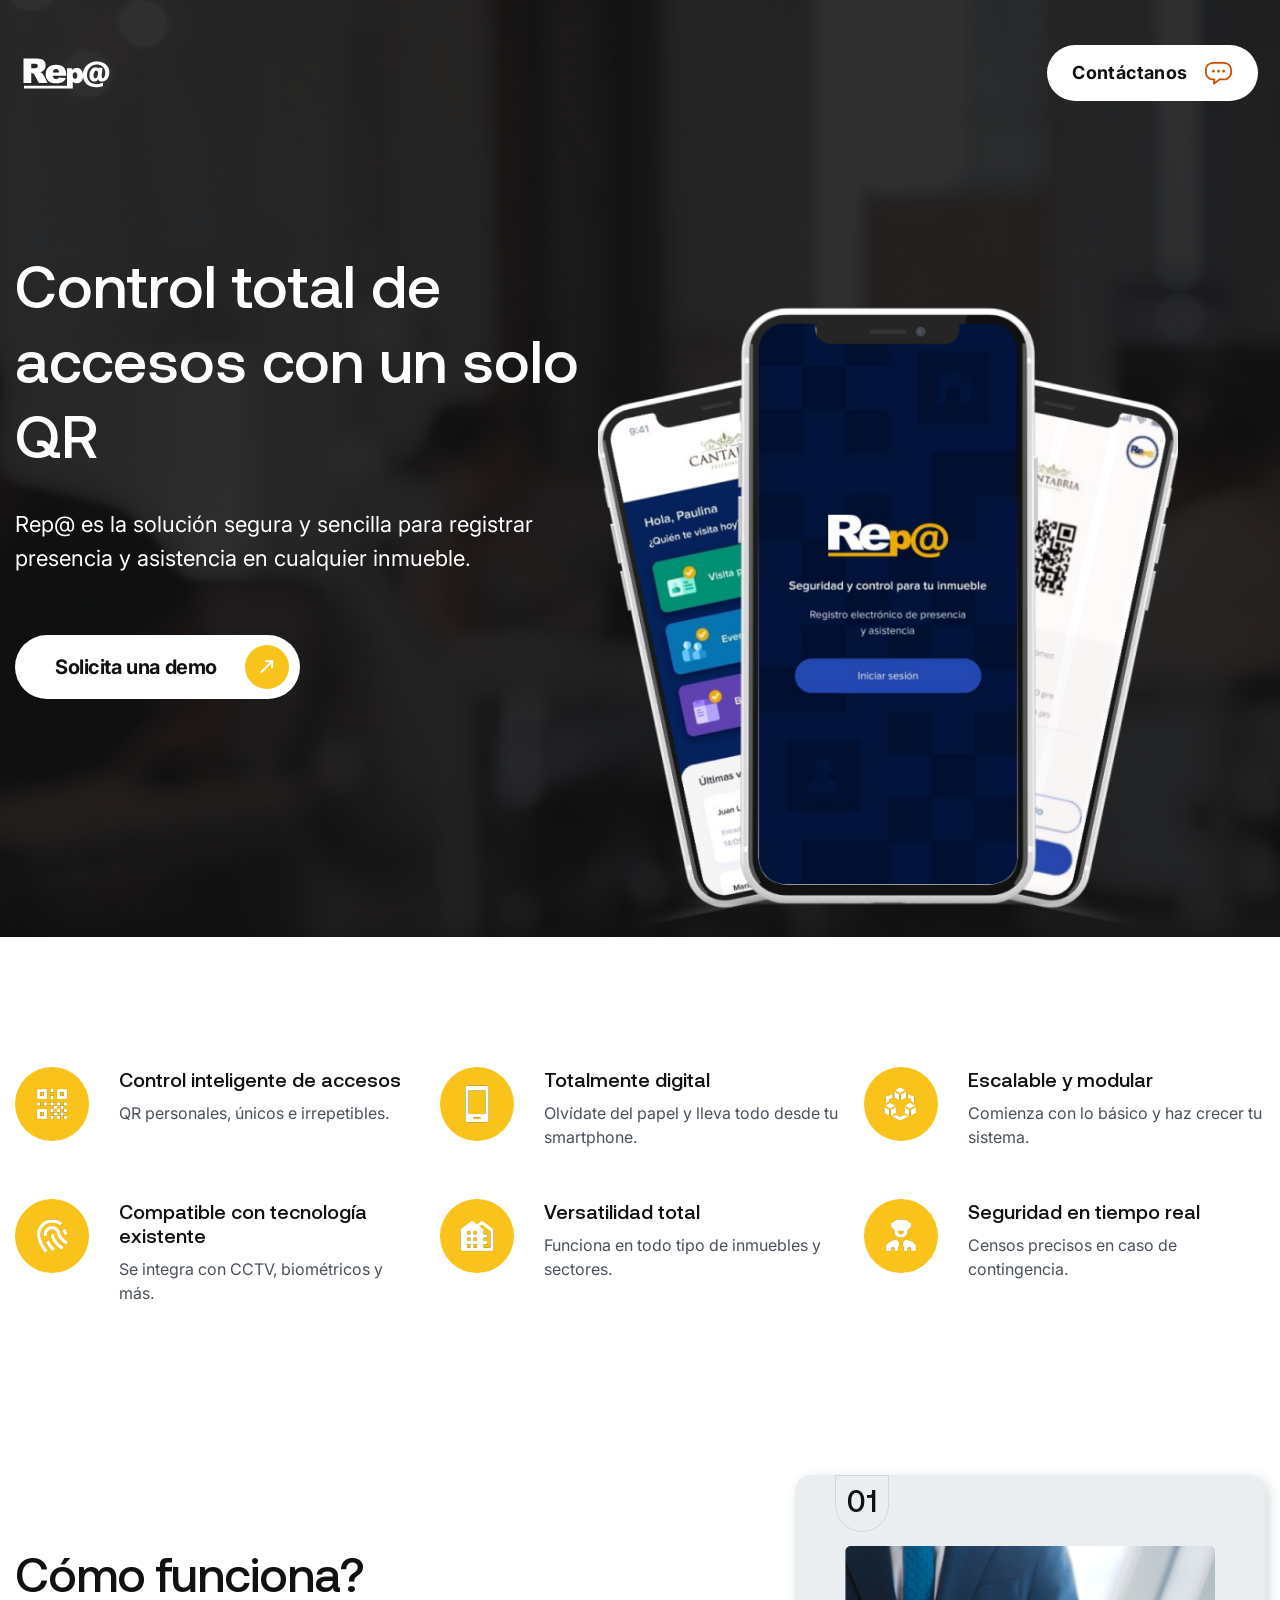
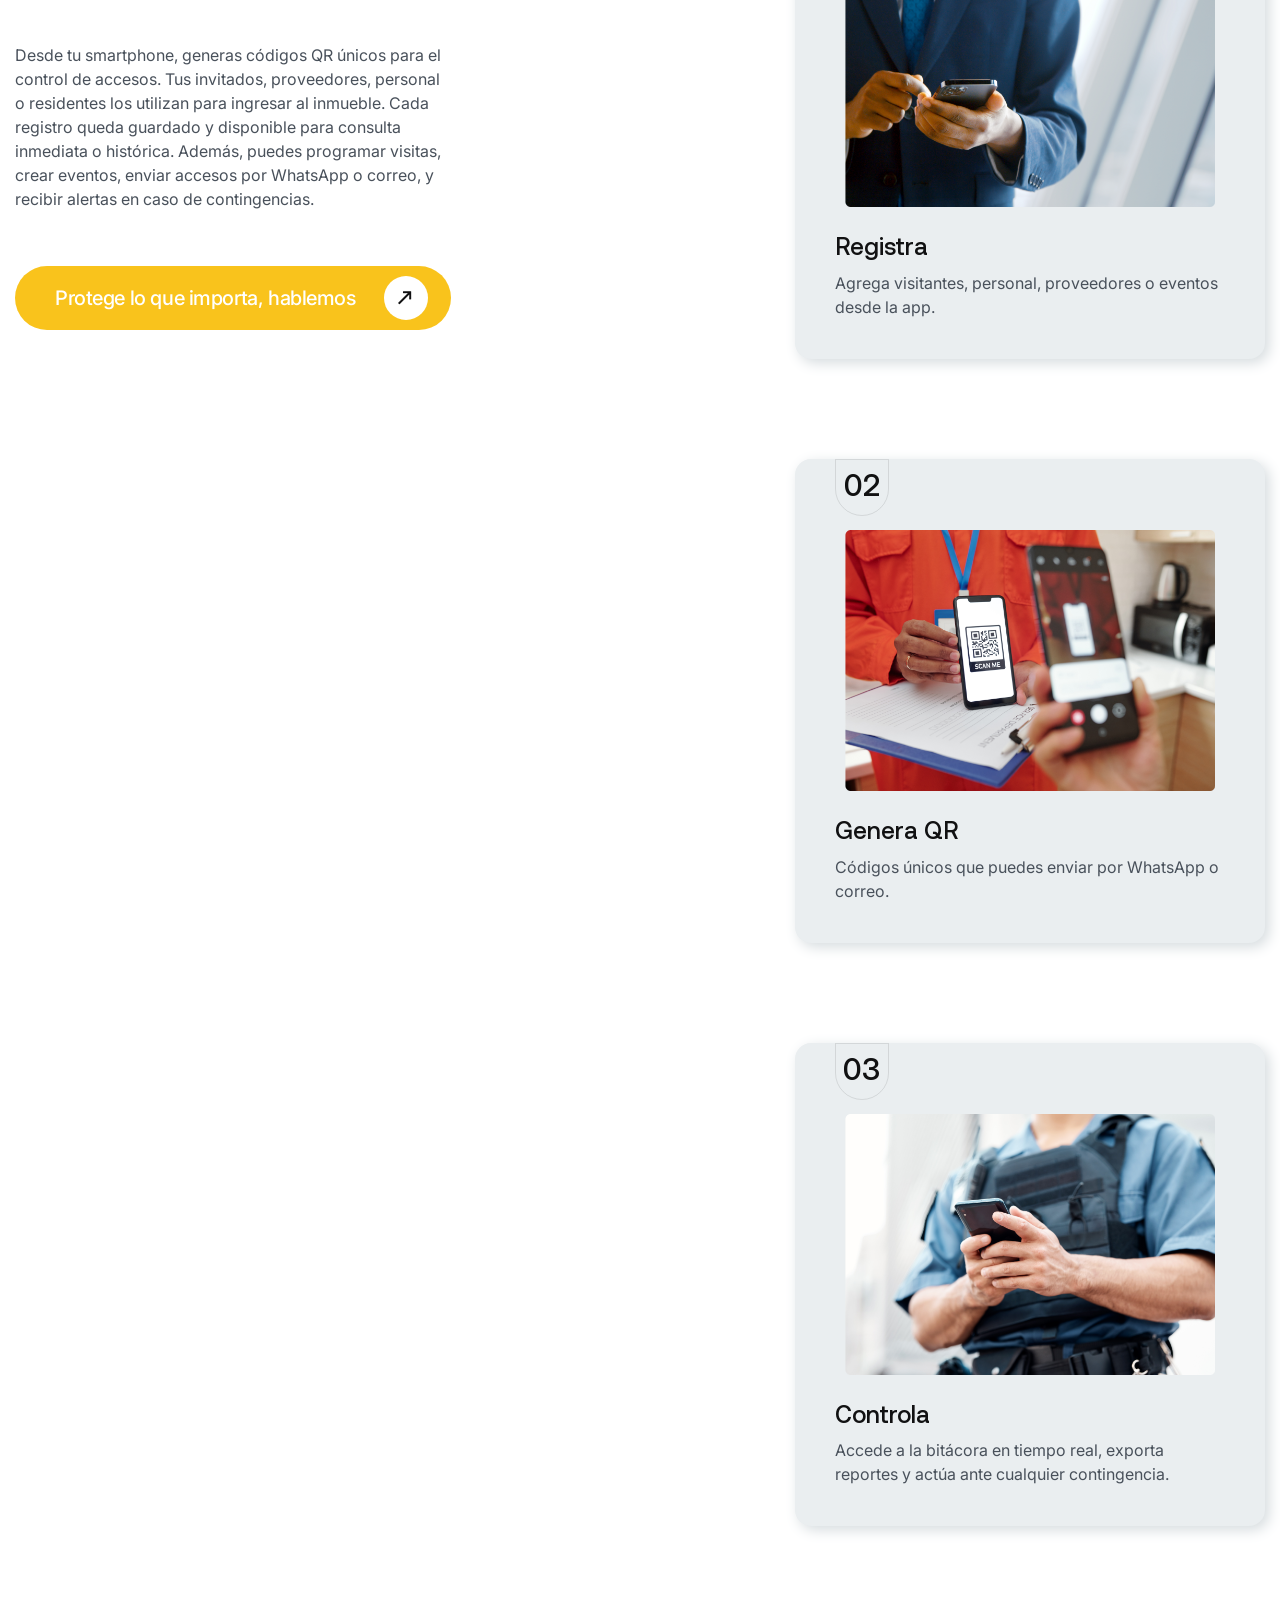
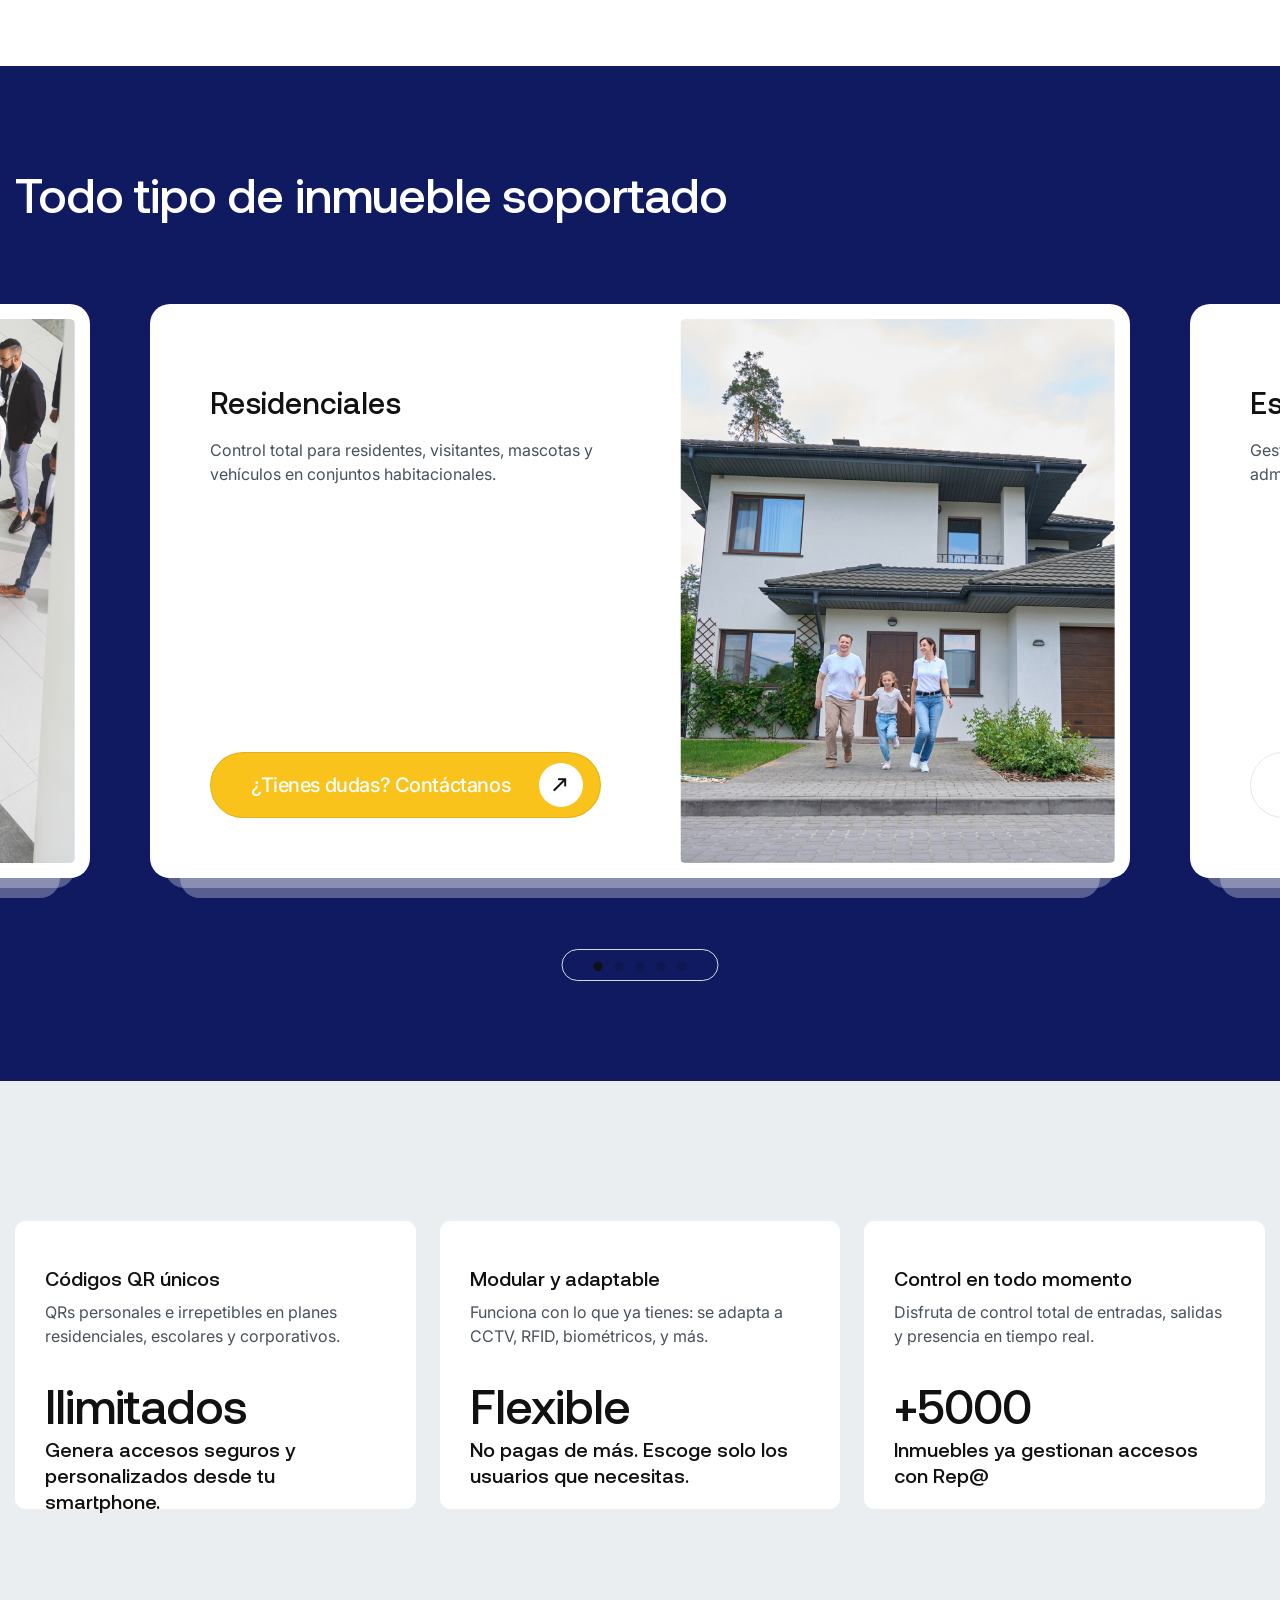
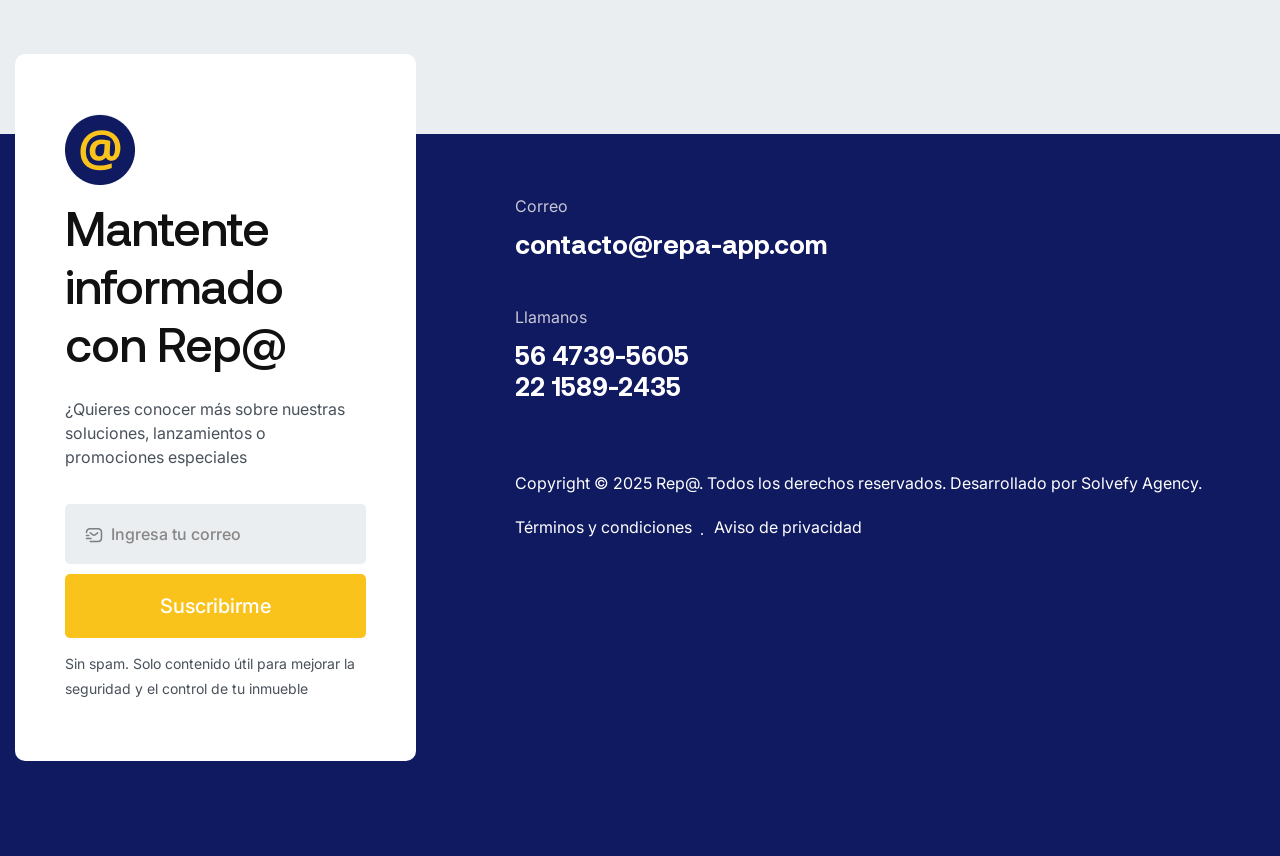
==== index.html @ 61735a50 "Init Commit" ====
<!doctype html>
<html lang="zxx">

<head>

    <!--========= Required meta tags =========-->
    <meta charset="utf-8">
    <meta http-equiv="x-ua-compatible" content="ie=edge">
    <meta name="description" content="">
    <meta name="viewport" content="width=device-width, initial-scale=1, shrink-to-fit=no">

    <title>Rep@ - Registro Electrónico de Presencia y Asistencia</title>

    <link rel="shortcut icon" href="assets/img/favicon.png" type="images/x-icon"/>

    <!-- css include -->
    <link rel="stylesheet" href="assets/css/bootstrap.min.css">
    <link rel="stylesheet" href="assets/css/fontawesome.css">
    <link rel="stylesheet" href="assets/css/animate.css">
    <link rel="stylesheet" href="assets/css/swiper.min.css">
    <link rel="stylesheet" href="assets/css/slick.css">
    <link rel="stylesheet" href="assets/css/odometer.css">
    <link rel="stylesheet" href="assets/css/nice-select.css">
    <link rel="stylesheet" href="assets/css/magnific-popup.css">
    <link rel="stylesheet" href="assets/css/cursor.css">
    <link rel="stylesheet" href="assets/css/custom-font.css">
    <link rel="stylesheet" href="assets/css/main.css">
</head>

<body class="it-services">

<!-- backtotop - start -->
<div class="xb-backtotop style-2">
    <a href="#" class="scroll">
        <i class="far fa-arrow-up"></i>
    </a>
</div>
<!-- backtotop - end -->

 <!-- Preloader - Start -->
 <div id="xb-loadding" class="xb-loader style-2"><div class="xb-dual-ring"></div></div>
 <!-- Preloader - End -->

<div class="body_wrap">

    <!-- header start -->
    <header id="xb-header-area" class="header-area header-style-one header-transparent">
        <div class="xb-header stricky">
            <div class="container-fluid">
                <div class="header__wrap pd-70 ul_li_between">
                    <div class="header-logo">
                        <a href="index.html" class="logo01"><img src="assets/img/logo/repa-logo-white.png" alt=""></a>
                        <a href="index.html" class="logo02"><img src="assets/img/logo/repa-logo.png" alt=""></a>
                    </div>


                    <div class="header-contact d-none d-md-block">
                        <a href="/contacto.html" class="thm-btn thm-btn--header btn-effect_1">Contáctanos
                             <span><svg width="27" height="23" viewBox="0 0 27 23" fill="none" xmlns="http://www.w3.org/2000/svg">
                                <path d="M18.9036 0H8.09835C3.6325 0 0 3.63251 0 8.09835V10.2235C0 14.6883 3.6325 18.3208 8.09738 18.3208H8.41206L7.88759 21.1734C7.806 21.6202 8.0022 22.065 8.38876 22.3059C8.56844 22.4176 8.76852 22.473 8.96957 22.473C9.20073 22.473 9.43091 22.3992 9.62614 22.2535L14.8884 18.3218H18.9026C23.3675 18.3218 27 14.6893 27 10.2244V8.09835C27.001 3.63251 23.3685 0 18.9036 0ZM25.2527 10.2225C25.2527 13.7239 22.404 16.5726 18.9026 16.5726H14.598C14.4096 16.5726 14.226 16.6338 14.0745 16.7464L9.90683 19.8603L10.3216 17.6041C10.3682 17.3486 10.2992 17.0864 10.1331 16.8863C9.96705 16.6872 9.72132 16.5716 9.462 16.5716H8.09738C4.59599 16.5716 1.74729 13.7229 1.74729 10.2215V8.09835C1.74729 4.59696 4.59599 1.74826 8.09738 1.74826H18.9026C22.404 1.74826 25.2527 4.59696 25.2527 8.09835V10.2225Z" fill="#D44A00" />
                                <path d="M8.39173 7.75342C7.61473 7.75342 6.98535 8.38279 6.98535 9.1598C6.98535 9.93681 7.61473 10.5662 8.39173 10.5662C9.16874 10.5662 9.79811 9.93681 9.79811 9.1598C9.79714 8.38279 9.16777 7.75342 8.39173 7.75342Z" fill="#D44A00" />
                                <path d="M13.5006 7.75342C12.7236 7.75342 12.0942 8.38279 12.0942 9.1598C12.0942 9.93681 12.7236 10.5662 13.5006 10.5662C14.2776 10.5662 14.907 9.93681 14.907 9.1598C14.907 8.38279 14.2776 7.75342 13.5006 7.75342Z" fill="#D44A00" />
                                <path d="M18.6095 7.75342C17.8325 7.75342 17.2031 8.38279 17.2031 9.1598C17.2031 9.93681 17.8325 10.5662 18.6095 10.5662C19.3865 10.5662 20.0159 9.93681 20.0159 9.1598C20.0159 8.38279 19.3865 7.75342 18.6095 7.75342Z" fill="#D44A00" />
                              </svg></span>
                        </a>
                    </div>
                </div>

            </div>
        </div>
    </header>
    <!-- header end -->

    <!-- main area start  -->
    <main>
        <!-- hero section start  -->
        <section class="hero hero-style-one pos-rel bg_img" data-background="assets/img/hero/banner.png">
            <div class="hero-shape">
                <div class="shape shape--one bg_img" data-background="assets/img/shape/hero-glassisom.png"></div>
                <div class="shape shape--two"><img src="assets/img/shape/hero-shape01.png" alt=""></div>
                <div class="shape shape--three"><img src="assets/img/shape/hero-shape04.png" alt=""></div>
            </div>
            <div class="container">
                <div class="hero_wrap">
                    <div class="row">
                        <div class="col-md-6">
                            <div class="xb-hero">
                                <h1 class="xb-item--title wow fadeInUp" data-wow-duration="600ms">Control total de accesos con un solo QR</h1>
                                <p class="xb-item--content wow fadeInUp" data-wow-delay="150ms" data-wow-duration="600ms">Rep@ es la solución segura y sencilla para registrar presencia y asistencia en cualquier inmueble.</p>
                                <div class="xb-btn wow mt-60 fadeInUp" data-wow-delay="300ms" data-wow-duration="600ms">
                                    <a href="contacto.html" class="thm-btn thm-btn--fill_icon thm-btn--white_icon">
                                        <div class="xb-item--hidden"><span class="xb-item--hidden-text">Solicita una demo</span></div>
                                        <div class="xb-item--holder">
                                            <span class="xb-item--text">Solicita una demo</span>
                                            <div class="xb-item--icon"><i class="far fa-long-arrow-right"></i></div>
                                            <span class="xb-item--text">Solicita una demo</span>
                                        </div>
                                    </a>
                                </div>
                            </div>
                        </div>
                        <div class="col-md-6">
                            <div class="hero-right_img">
                                <img class="wow skewIn" data-wow-duration="800ms" src="assets/img/hero/mockup-repa.png" alt="">
                            </div>
                        </div>
                    </div>
                </div>
            </div>
        </section>
        <!-- hero section end  -->

        <div class="bg-white">
            <!-- feature section start  -->
            <section class="feature  pt-110 pb-130">
                <div class="container">
                    <div class="feature-wrap">
                        <div class="row mt-none-30">
                            <div class="col-lg-4 col-md-12 mt-30">
                                <div class="feature-item ul_li wow fadeInLeft" data-wow-delay="00ms" data-wow-duration="600ms">
                                    <div class="xb-item--icon">
                                        <span><img src="assets/img/icon/qr-code.png" alt=""></span>
                                    </div>
                                    <div class="xb-item--holder">
                                        <h4 class="xb-item--title">Control inteligente de accesos</h4>
                                        <p class="xb-item--content">QR personales, únicos e irrepetibles.</p>
                                    </div>
                                </div>
                            </div>
                            <div class="col-lg-4 col-md-12 mt-30">
                                <div class="feature-item ul_li wow fadeInLeft" data-wow-delay="150ms" data-wow-duration="600ms">
                                    <div class="xb-item--icon">
                                        <span><img src="assets/img/icon/Smartphone.png" alt=""></span>
                                    </div>
                                    <div class="xb-item--holder">
                                        <h4 class="xb-item--title">Totalmente digital</h4>
                                        <p class="xb-item--content">Olvídate del papel y lleva todo desde tu smartphone.</p>
                                    </div>
                                </div>
                            </div>
                            <div class="col-lg-4 col-md-12 mt-30">
                                <div class="feature-item ul_li wow fadeInLeft" data-wow-delay="300ms" data-wow-duration="600ms">
                                    <div class="xb-item--icon">
                                        <span><img src="assets/img/icon/Module.png" alt=""></span>
                                    </div>
                                    <div class="xb-item--holder">
                                        <h4 class="xb-item--title">Escalable y modular</h4>
                                        <p class="xb-item--content">Comienza con lo básico y haz crecer tu sistema.</p>
                                    </div>
                                </div>
                            </div>
                            <div class="col-lg-4 col-md-12 mt-30">
                                <div class="feature-item ul_li wow fadeInLeft" data-wow-delay="300ms" data-wow-duration="600ms">
                                    <div class="xb-item--icon">
                                        <span><img src="assets/img/icon/Fingerprint.png" alt=""></span>
                                    </div>
                                    <div class="xb-item--holder">
                                        <h4 class="xb-item--title">Compatible con tecnología existente</h4>
                                        <p class="xb-item--content">Se integra con CCTV, biométricos y más.</p>
                                    </div>
                                </div>
                            </div>
                            <div class="col-lg-4 col-md-12 mt-30">
                                <div class="feature-item ul_li wow fadeInLeft" data-wow-delay="300ms" data-wow-duration="600ms">
                                    <div class="xb-item--icon">
                                        <span><img src="assets/img/icon/Apartment.png" alt=""></span>
                                    </div>
                                    <div class="xb-item--holder">
                                        <h4 class="xb-item--title">Versatilidad total</h4>
                                        <p class="xb-item--content">Funciona en todo tipo de inmuebles y sectores.</p>
                                    </div>
                                </div>
                            </div>
                            <div class="col-lg-4 col-md-12 mt-30">
                                <div class="feature-item ul_li wow fadeInLeft" data-wow-delay="300ms" data-wow-duration="600ms">
                                    <div class="xb-item--icon">
                                        <span><img src="assets/img/icon/security_guard.png" alt=""></span>
                                    </div>
                                    <div class="xb-item--holder">
                                        <h4 class="xb-item--title">Seguridad en tiempo real</h4>
                                        <p class="xb-item--content">Censos precisos en caso de contingencia.</p>
                                    </div>
                                </div>
                            </div>
                        </div>
                    </div>
                </div>
            </section>
            <!-- feature section end  -->
        </div>

        <!-- process section start  -->
        <section class="process pt-40 pb-40 pos-rel" data-bg-color="#fff">
            <div class="container">
                <div class="row justify-content-center">
                    <div class="col-lg-5 col-md-8">
                        <div class="process-left pt-70">
                            <div class="sec-title">
                                <h2 class="title mb-40 wow fadeInUp" data-wow-duration="600ms">Cómo funciona?</h2>
                                <span class="content wow fadeInUp" data-wow-delay="200ms" data-wow-duration="600ms">
Desde tu smartphone, generas códigos QR únicos para el control de accesos.
Tus invitados, proveedores, personal o residentes los utilizan para ingresar al inmueble.
Cada registro queda guardado y disponible para consulta inmediata o histórica.
Además, puedes programar visitas, crear eventos, enviar accesos por WhatsApp o correo, y recibir alertas en caso de contingencias.
                                </span>
                            </div>
                            <div class="xb-btn mt-55 wow fadeInUp" data-wow-delay="400ms" data-wow-duration="600ms">
                                <a href="contacto.html" class="thm-btn thm-btn--fill_icon">
                                    <div class="xb-item--hidden-text"><span class="text">Protege lo que importa, hablemos</span></div>
                                    <div class="xb-item--holder">
                                        <span class="xb-item--text">Protege lo que importa, hablemos</span>
                                        <div class="xb-item--icon"><i class="far fa-long-arrow-right"></i></div>
                                        <span class="xb-item--text">Protege lo que importa, hablemos</span>
                                    </div>
                                </a>
                            </div>
                        </div>
                    </div>
                    <div class="col-lg-7 col-md-8">
                        <div class="process-right f-right">
                            <div class="process-item">
                                <span class="xb-item--number">01</span>
                                <div class="xb-item--img">
                                    <img src="assets/img/process/01.png" alt="">
                                </div>
                                <div class="xb-item--holder">
                                    <h3 class="xb-item--title">Registra</h3>
                                    <span class="xb-item--content">Agrega visitantes, personal, proveedores o eventos desde la app.</span>
                                </div>
                            </div>
                            <div class="process-item">
                                <span class="xb-item--number">02</span>
                                <div class="xb-item--img">
                                    <img src="assets/img/process/02.png" alt="">
                                </div>
                                <div class="xb-item--holder">
                                    <h3 class="xb-item--title">Genera QR</h3>
                                    <span class="xb-item--content">Códigos únicos que puedes enviar por WhatsApp o correo.</span>
                                </div>
                            </div>
                            <div class="process-item">
                                <span class="xb-item--number">03</span>
                                <div class="xb-item--img">
                                    <img src="assets/img/process/03.png" alt="">
                                </div>
                                <div class="xb-item--holder">
                                    <h3 class="xb-item--title">Controla</h3>
                                    <span class="xb-item--content">Accede a la bitácora en tiempo real, exporta reportes y actúa ante cualquier contingencia.</span>
                                </div>
                            </div>
                        </div>
                    </div>
                </div>
            </div>
            <div class="peocess-shape">
                <div class="shape shape--one"><img src="assets/img/shape/process-shape01.png" alt=""></div>
                <div class="shape shape--two"><img src="assets/img/shape/process-shape02.png" alt=""></div>
            </div>
         </section>
        <!-- process section end  -->

        <!-- project section start  -->
        <section class="project pt-100 pb-100 o-hidden">
            <div class="container">
                <div class="pro-top ul_li_between mb-65">
                    <div class="sec-title">
                        <h2 class="title mb-15 wow fadeInLeft" data-wow-duration="600ms" style="color: #fff !important;">Todo tipo de inmueble soportado</h2>
                    </div>
                </div>
            </div>
            <div class="project-wrapper pos-rel">
                <div class="project-slider">
                    <div class="swiper-wrapper">
                        <div class="swiper-slide">
                            <div class="project-item">
                                <div class="xb-item--inner ul_li align-items-start">
                                    <div class="xb-item--left_item">
                                        <h3 class="xb-item--title"><a href="contacto.html">Residenciales</a></h3>
                                        <p class="xb-item--content">Control total para residentes, visitantes, mascotas y vehículos en conjuntos habitacionales.</p>

                                        <div class="work-btn">
                                            <a href="contacto.html" class="thm-btn thm-btn--fill_icon thm-btn--strock">
                                                <div class="xb-item--hidden"><span class="xb-item--hidden-text">¿Tienes dudas? Contáctanos</span></div>
                                                <div class="xb-item--holder">
                                                    <span class="xb-item--text">¿Tienes dudas? Contáctanos</span>
                                                    <div class="xb-item--icon"><i class="far fa-long-arrow-right"></i></div>
                                                    <span class="xb-item--text">¿Tienes dudas? Contáctanos</span>
                                                </div>
                                            </a>
                                        </div>
                                    </div>
                                    <div class="xb-item--right_img">
                                        <a href="contacto.html">
                                            <img src="assets/img/project/recidencial.png" alt="">
                                        </a>
                                    </div>
                                </div>
                            </div>
                        </div>
                        <div class="swiper-slide">
                            <div class="project-item">
                                <div class="xb-item--inner ul_li align-items-start">
                                    <div class="xb-item--left_item">
                                        <h3 class="xb-item--title"><a href="contacto.html">Escolares</a></h3>
                                        <p class="xb-item--content">Gestión de entradas y salidas de alumnos, maestros, administrativos y visitas escolares.</p>

                                        <div class="work-btn">
                                            <a href="contacto.html" class="thm-btn thm-btn--fill_icon thm-btn--strock">
                                                <div class="xb-item--hidden"><span class="xb-item--hidden-text">¿Tienes dudas? Contáctanos</span></div>
                                                <div class="xb-item--holder">
                                                    <span class="xb-item--text">¿Tienes dudas? Contáctanos</span>
                                                    <div class="xb-item--icon"><i class="far fa-long-arrow-right"></i></div>
                                                    <span class="xb-item--text">¿Tienes dudas? Contáctanos</span>
                                                </div>
                                            </a>
                                        </div>
                                    </div>
                                    <div class="xb-item--right_img">
                                        <a href="contacto.html">
                                            <img src="assets/img/project/escolar.png" alt="">
                                        </a>
                                    </div>
                                </div>
                            </div>
                        </div>
                        <div class="swiper-slide">
                            <div class="project-item">
                                <div class="xb-item--inner ul_li align-items-start">
                                    <div class="xb-item--left_item">
                                        <h3 class="xb-item--title"><a href="contacto.html">Corporativos y Oficinas</a></h3>
                                        <p class="xb-item--content">Supervisión del personal laboral, proveedores y visitas. Ideal para empresas públicas o privadas.</p>

                                        <div class="work-btn">
                                            <a href="contacto.html" class="thm-btn thm-btn--fill_icon thm-btn--strock">
                                                <div class="xb-item--hidden"><span class="xb-item--hidden-text">¿Tienes dudas? Contáctanos</span></div>
                                                <div class="xb-item--holder">
                                                    <span class="xb-item--text">¿Tienes dudas? Contáctanos</span>
                                                    <div class="xb-item--icon"><i class="far fa-long-arrow-right"></i></div>
                                                    <span class="xb-item--text">¿Tienes dudas? Contáctanos</span>
                                                </div>
                                            </a>
                                        </div>
                                    </div>
                                    <div class="xb-item--right_img">
                                        <a href="contacto.html">
                                            <img src="assets/img/project/corporativa.png" alt="">
                                        </a>
                                    </div>
                                </div>
                            </div>
                        </div>
                        <div class="swiper-slide">
                            <div class="project-item">
                                <div class="xb-item--inner ul_li align-items-start">
                                    <div class="xb-item--left_item">
                                        <h3 class="xb-item--title"><a href="contacto.html">Fábricas e Industriales</a></h3>
                                        <p class="xb-item--content">Seguridad robusta para espacios de alta operación. Control de operarios, proveedores y logística.</p>

                                        <div class="work-btn">
                                            <a href="contacto.html" class="thm-btn thm-btn--fill_icon thm-btn--strock">
                                                <div class="xb-item--hidden"><span class="xb-item--hidden-text">¿Tienes dudas? Contáctanos</span></div>
                                                <div class="xb-item--holder">
                                                    <span class="xb-item--text">¿Tienes dudas? Contáctanos</span>
                                                    <div class="xb-item--icon"><i class="far fa-long-arrow-right"></i></div>
                                                    <span class="xb-item--text">¿Tienes dudas? Contáctanos</span>
                                                </div>
                                            </a>
                                        </div>
                                    </div>
                                    <div class="xb-item--right_img">
                                        <a href="contacto.html">
                                            <img src="assets/img/project/eventos.png" alt="">
                                        </a>
                                    </div>
                                </div>
                            </div>
                        </div>
                        <div class="swiper-slide">
                            <div class="project-item">
                                <div class="xb-item--inner ul_li align-items-start">
                                    <div class="xb-item--left_item">
                                        <h3 class="xb-item--title"><a href="contacto.html">Eventos</a></h3>
                                        <p class="xb-item--content">Ideal para bodas, graduaciones, congresos y conciertos. Registra y controla a cada asistente.</p>

                                        <div class="work-btn">
                                            <a href="contacto.html" class="thm-btn thm-btn--fill_icon thm-btn--strock">
                                                <div class="xb-item--hidden"><span class="xb-item--hidden-text">¿Tienes dudas? Contáctanos</span></div>
                                                <div class="xb-item--holder">
                                                    <span class="xb-item--text">¿Tienes dudas? Contáctanos</span>
                                                    <div class="xb-item--icon"><i class="far fa-long-arrow-right"></i></div>
                                                    <span class="xb-item--text">¿Tienes dudas? Contáctanos</span>
                                                </div>
                                            </a>
                                        </div>
                                    </div>
                                    <div class="xb-item--right_img">
                                        <a href="contacto.html">
                                            <img src="assets/img/project/fabricas.png" alt="">
                                        </a>
                                    </div>
                                </div>
                            </div>
                        </div>
                    </div>
                    <div class="swiper-pagination"></div>
                </div>
            </div>    
        </section>
        <!-- project section end  -->

         <!-- fanfact section start  -->
         <section class="fanfact o-hidden pt-140 pb-145">
            <div class="container">
                <div class="row mt-none-40 justify-content-center">
                    <div class="col-lg-4 col-md-8 mt-40">
                        <div class="fanfact-item wow fadeInUp" data-wow-delay="100ms" data-wow-duration="600ms">
                            <div class="xb-item--holder pos-rel z-1">
                                <h5 class="xb-item--title">Códigos QR únicos</h5>
                                <p class="xb-item--content">QRs personales e irrepetibles en planes residenciales, escolares y corporativos.</p>
                                <span class="xb-item--number">Ilimitados</span>
                                <span class="xb-item--text">Genera accesos seguros y personalizados desde tu smartphone.</span>
                            </div>
                            <div class="fanfact-icon">
                                <div class="icon icon--one"><img src="assets/img/fanfact/icon-1.png" alt=""></div>
                                <div class="icon icon--two"><img src="assets/img/fanfact/icon-2.png" alt=""></div>
                                <div class="icon icon--three"><img src="assets/img/icon/qr-code.png" alt=""></div>
                            </div>
                        </div>
                    </div> 
                    <div class="col-lg-4 col-md-8 mt-40">
                        <div class="fanfact-item wow fadeInUp" data-wow-delay="300ms" data-wow-duration="600ms">
                            <div class="xb-item--holder pos-rel z-1">
                                <h5 class="xb-item--title">Modular y adaptable</h5>
                                <p class="xb-item--content">Funciona con lo que ya tienes: se adapta a CCTV, RFID, biométricos, y más.</p>
                                <span class="xb-item--number">Flexible</span>
                                <span class="xb-item--text">No pagas de más. Escoge solo los usuarios que necesitas.</span>
                            </div>
                            <div class="fanfact-icon fanfact-icon--two">
                                <div class="icon icon--one"><img src="assets/img/fanfact/icon-3.png" alt=""></div>
                                <div class="icon icon--two"><img src="assets/img/fanfact/icon-4.png" alt=""></div>
                                <div class="icon icon--three"><img src="assets/img/icon/Module.png" alt=""></div>
                            </div>
                        </div>
                    </div>
                    <div class="col-lg-4 col-md-8 mt-40">
                        <div class="fanfact-item wow fadeInUp" data-wow-delay="500ms" data-wow-duration="600ms">
                            <div class="xb-item--holder pos-rel z-1">
                                <h5 class="xb-item--title">Control en todo momento</h5>
                                <p class="xb-item--content">Disfruta de control total de entradas, salidas y presencia en tiempo real.</p>
                                <span class="xb-item--number">+5000</span>
                                <span class="xb-item--text">Inmuebles ya gestionan accesos con Rep@</span>
                            </div>
                            <div class="fanfact-icon fanfact-icon--three">
                                <div class="icon icon--one"><img src="assets/img/fanfact/icon-5.png" alt=""></div>
                                <div class="icon icon--two"><img src="assets/img/fanfact/icon-6.png" alt=""></div>
                                <div class="icon icon--three"><img src="assets/img/icon/security_guard.png" alt=""></div>
                            </div>
                        </div>
                    </div>
                </div>
            </div>
        </section>
        <!-- fanfact section end  -->

    </main>
    <!-- main area end  -->

   <!-- footer strt -->
   <footer class="footer pos-rel mt-80" data-bg-color="#101A60">
    <div class="container">
        <div class="row pb-95">
            <div class="col-lg-4">
                <div class="xb-newslatter">
                    <div class="xb-item--icon">
                        <img src="assets/img/icon/rep@.png" alt="">
                    </div>
                    <h2 class="xb-item--title">Mantente informado con Rep@</h2>
                    <span class="xb-item--content">¿Quieres conocer más sobre nuestras soluciones, lanzamientos o promociones especiales</span>
                    <div class="xb-item--contact mt-35">
                        <div class="xb-item--input_field pos-rel">
                            <input type="email" name="gmail" id="text6" placeholder="Ingresa tu correo">
                            <div class="img"><img src="assets/img/icon/sms.svg" alt=""></div>
                        </div>
                        <button class="xb-item--button btn-effect_2">Suscribirme</button>
                        <span class="xb-item--text">Sin spam. Solo contenido útil para mejorar la seguridad y el control de tu inmueble</span>
                    </div>
                </div>
            </div>
            <div class="col-lg-8">
                <div class="xb-footer is-footer ml-75">
                    
                    <div class="footer-inner mt-50 ul_li_between align-items-start">
                        <div class="footer-info footer-widget">
                            <span class="xb-item--sub-title">Correo</span>
                            <h4 class="xb-item--email">contacto@repa-app.com</h4>
                            <span class="xb-item--sub-title">Llamanos</span>
                            <h4 class="xb-item--number">56 4739-5605 </h4>
                            <h4 class="xb-item--number">22 1589-2435 </h4>
                        </div>
                    </div>
                    <div class="footer-copyright mt-50 ul_li_between">
                        <p class="copyright mt-20">Copyright © 2025 <a href="index.html">Rep@</a>. Todos los derechos reservados. Desarrollado por <a href="https://solvefy.agency/"></a>Solvefy Agency</a>.</p>
                        <ul class="footer-links ul_li mt-20">
                            <li><a href="terminos-y-condiciones.html">Términos y condiciones</a></li>
                            <li><a href="aviso-de-privacidad.html">Aviso de privacidad</a></li>
                        </ul>
                    </div>
                </div>
            </div>
        </div>
    </div>
    <!-- <div class="footer-bottom pos-rel bg_img o-hidden" data-background="assets/img/bg/footer-glassisom.png">
        <a href="contact.html" class="title marquee-left" data-cursor-text="say hi!">Let’s discuss today Are you interested</a>
    </div> -->
</footer> 
    <!-- footer end -->

</div>

<!-- jquery include -->
<script src="assets/js/jquery-3.7.1.min.js"></script>
<script src="assets/js/bootstrap.bundle.min.js"></script>
<script src="assets/js/swiper.min.js"></script>
<script src="assets/js/slick.min.js"></script>
<script src="assets/js/gsap.js"></script>
<script src="assets/js/wow.min.js"></script>
<script src="assets/js/appear.js"></script>
<script src="assets/js/parallaxie.js"></script>
<script src="assets/js/parallax-scroll.js"></script>
<script src="assets/js/odometer.min.js"></script>
<script src="assets/js/imagesloaded.pkgd.min.js"></script>
<script src="assets/js/isotope.pkgd.min.js"></script>
<script src="assets/js/cursor-bundle.js"></script>
<script src="assets/js/easing.min.js"></script>
<script src="assets/js/scrollspy.js"></script>
<script src="assets/js/jquery.nice-select.min.js"></script>
<script src="assets/js/jquery.marquee.min.js"></script>
<script src="assets/js/jquery.magnific-popup.min.js"></script>
<script src="assets/js/main.js"></script>

</body>

</html>
---- assets/css/cursor.css ----
.cb-cursor {
  position: fixed;
  top: 0;
  left: 0;
  z-index: 150;
  contain: layout style size;
  pointer-events: none;
  will-change: transform;
  -webkit-transition: opacity 3s, color 0.4s;
  -o-transition: opacity 3s, color 0.4s;
  -moz-transition: opacity 3s, color 0.4s;
  transition: opacity 3s, color 0.4s; 
  display: flex;
  align-items: center;
  justify-content: center;
}
  .cb-cursor:before {
    content: "";
    position: absolute;
    top: -33px;
    left: -25px;
    width: 77px;
    height: 77px;
    -webkit-transform: scale(0);
       -moz-transform: scale(0);
        -ms-transform: scale(0);
         -o-transform: scale(0);
            transform: scale(0);
    background: var(--color-primary);
    -webkit-border-radius: 5px;
       -moz-border-radius: 5px;
            border-radius: 5px;
    -webkit-transition: opacity 1s, -webkit-transform 0.3s ease-in-out;
    transition: opacity 1s, -webkit-transform 0.3s ease-in-out;
    -o-transition: opacity 1s, -o-transform 0.3s ease-in-out;
    -moz-transition: transform 0.3s ease-in-out, opacity 1s, -moz-transform 0.3s ease-in-out;
    transition: transform 0.3s ease-in-out, opacity 1s;
    transition: transform 0.3s ease-in-out, opacity 1s, -webkit-transform 0.3s ease-in-out, -moz-transform 0.3s ease-in-out, -o-transform 0.3s ease-in-out; 
    opacity: 1 !important;
  
  }
  .cb-cursor-text {
    position: absolute;
    top: -43px;
    left: -34px;
    width: 60px;
    display: -webkit-box;
    display: -webkit-flex;
    display: -moz-box;
    display: -ms-flexbox;
    color: #fff;
    display: flex;
    -webkit-box-align: center;
    -webkit-align-items: center;
       -moz-box-align: center;
        -ms-flex-align: center;
            align-items: center;
    -webkit-box-pack: center;
    -webkit-justify-content: center;
       -moz-box-pack: center;
        -ms-flex-pack: center;
            justify-content: center;
    -webkit-transform: scale(0) rotate(10deg);
       -moz-transform: scale(0) rotate(10deg);
        -ms-transform: scale(0) rotate(10deg);
         -o-transform: scale(0) rotate(10deg);
            transform: scale(0) rotate(10deg);
    opacity: 0;
    font-weight: 600;
    font-size: 16px;
    line-height: 20px;
    text-align: center;
    letter-spacing: -0.01em;
    text-transform: uppercase;
    display: flex;
    align-items: center;
    justify-content: center;
    -webkit-transition: opacity 0.4s, -webkit-transform 0.3s;
    transition: opacity 0.4s, -webkit-transform 0.3s;
    -o-transition: opacity 0.4s, -o-transform 0.3s;
    -moz-transition: opacity 0.4s, transform 0.3s, -moz-transform 0.3s;
    transition: opacity 0.4s, transform 0.3s;
    transition: opacity 0.4s, transform 0.3s, -webkit-transform 0.3s, -moz-transform 0.3s, -o-transform 0.3s; }
    .cb-cursor-text::before {
      position: absolute;
      bottom: -74px;
      left: 0;
      background-image: url(../img/icon/arrow_up.svg);
      background-repeat: no-repeat;
      background-position: bottom center;
      width: 25px;
      height: 25px;
      content: "";
    }
  @supports (mix-blend-mode: exclusion) {
    .cb-cursor.-exclusion, .cb-cursor.-opaque {
      mix-blend-mode: exclusion; } }
  @supports (mix-blend-mode: exclusion) {
    .cb-cursor.-exclusion:before, .cb-cursor.-opaque:before {
      background: white; } }
  .cb-cursor.-normal, .cb-cursor.-text {
    mix-blend-mode: normal; }
  .cb-cursor.-inverse {
    color: white; }

 
  .cb-cursor.-pointer:before {
    -webkit-transform: scale(0);
       -moz-transform: scale(0);
        -ms-transform: scale(0);
         -o-transform: scale(0);
            transform: scale(0); }
  .cb-cursor.-text:before {
    opacity: 0.85;
    -webkit-transform: scale(1.7);
       -moz-transform: scale(1.7);
        -ms-transform: scale(1.7);
         -o-transform: scale(1.7);
            transform: scale(1.7); }
  .cb-cursor.-text .cb-cursor-text {
    opacity: 1;
    -webkit-transform: scale(1);
       -moz-transform: scale(1);
        -ms-transform: scale(1);
         -o-transform: scale(1);
            transform: scale(1); }
  .cb-cursor.-text.-active:before {
    -webkit-transform: scale(1.6);
       -moz-transform: scale(1.6);
        -ms-transform: scale(1.6);
         -o-transform: scale(1.6);
            transform: scale(1.6);
    -webkit-transition-duration: 0.2s;
       -moz-transition-duration: 0.2s;
         -o-transition-duration: 0.2s;
            transition-duration: 0.2s; }
  .cb-cursor.-opaque:before {
    -webkit-transform: scale(1.32);
       -moz-transform: scale(1.32);
        -ms-transform: scale(1.32);
         -o-transform: scale(1.32);
            transform: scale(1.32); }


.cb-demo {
  background: #fff; }
  .cb-demo-content {
    display: -webkit-box;
    display: -webkit-flex;
    display: -moz-box;
    display: -ms-flexbox;
    display: flex;
    -webkit-box-align: center;
    -webkit-align-items: center;
       -moz-box-align: center;
        -ms-flex-align: center;
            align-items: center;
    -webkit-box-pack: center;
    -webkit-justify-content: center;
       -moz-box-pack: center;
        -ms-flex-pack: center;
            justify-content: center;
    height: 100vh; }
  .cb-demo-container {
    padding: 0 20px; }
    @media (min-width: 1600px) {
      .cb-demo-container {
        padding: 0 120px; } }
  .cb-demo-row {
    display: -webkit-box;
    display: -webkit-flex;
    display: -moz-box;
    display: -ms-flexbox;
    display: flex;
    -webkit-box-pack: center;
    -webkit-justify-content: center;
       -moz-box-pack: center;
        -ms-flex-pack: center;
            justify-content: center;
    text-align: center;
    margin: 30px 0; }
    @media (min-width: 1600px) {
      .cb-demo-row {
        margin: 60px 0; } }
        .cb-demo-item {
            position: relative;
            -webkit-box-flex: 1;
            -webkit-flex: 1;
            -moz-box-flex: 1;
            -ms-flex: 1;
            flex: 1;
            padding: 50px 30px;
            margin: 0 20px;
            color: #000;
            width: 500px;
        }
    @media (min-width: 1600px) {
      .cb-demo-item {
        padding: 90px 30px;
        margin: 0 30px; } }



.cb-demo-item-text {
      position: relative;
      max-width: 70%;
      margin: 0 auto;
      font-size: 16px;
      font-weight: 300;
      line-height: 150%; 
}
.cb-demo-item:before {
      content: "";
      display: block;
      position: absolute;
      top: 0;
      left: 0;
      right: 0;
      bottom: 0;
      -webkit-border-radius: 30px;
         -moz-border-radius: 30px;
              border-radius: 30px;
      background: #f8f8f8;
      -webkit-transition: -webkit-box-shadow 0.2s;
      transition: -webkit-box-shadow 0.2s;
      -o-transition: box-shadow 0.2s;
      -moz-transition: box-shadow 0.2s, -moz-box-shadow 0.2s;
      transition: box-shadow 0.2s;
      transition: box-shadow 0.2s, -webkit-box-shadow 0.2s, -moz-box-shadow 0.2s;
}
---- assets/css/custom-font.css ----
@font-face {
    font-family: 'Aeonik';
    src: url('../fonts/Aeonik-Medium.woff2') format('woff2'),
    url('../fonts/Aeonik-Medium.woff') format('woff');
    font-weight: 500;
    font-style: normal;
}
@font-face {
    font-family: 'Aeonik';
    src: url('../fonts/Aeonik-Bold.woff2') format('woff2'),
    url('../fonts/Aeonik-Bold.woff') format('woff');
    font-weight: 700;
    font-style: normal;
}
@font-face {
    font-family: 'TransducerTest';
    src: url('../fonts/TransducerTest-Medium-BF645c3dd896377.woff2') format('woff2'),
    url('../fonts/TransducerTest-Medium-BF645c3dd896377.woff') format('woff');
    font-weight: 500;
    font-style: normal;
}
@font-face {
    font-family: 'TransducerTest';
    src: url('../fonts/TransducerTest-Bold-BF645c3dd70a4f5.woff2') format('woff2'),
    url('../fonts/TransducerTest-Bold-BF645c3dd70a4f5.woff') format('woff');
    font-weight: 700;
    font-style: normal;
}

@font-face {
    font-family: 'GT-Super-Text';
    src: url('../fonts/GT-Super-Text-Medium-Trial.woff2') format('woff2'),
    url('../fonts/GT-Super-Text-Medium-Trial.woff') format('woff');
    font-weight: 500;
    font-style: normal;
}
@font-face {
    font-family: 'GT-Super-Text';
    src: url('../fonts/GT-Super-Text-Bold-Trial.woff2') format('woff2'),
    url('../fonts/GT-Super-Text-Bold-Trial.woff') format('woff');
    font-weight: 700;
    font-style: normal;
}
@font-face {
    font-family: 'Agrandir';
    src: url('../fonts/Agrandir-TextBold.woff2') format('woff2'),
    url('../fonts/Agrandir-TextBold.woff') format('woff');
    font-weight: 700;
    font-style: normal;
    
}
@font-face {
    font-family: 'Agrandir';
    src: url('../fonts/Agrandir-GrandHeavy.woff2') format('woff2'),
    url('../fonts/Agrandir-GrandHeavy.woff') format('woff');
    font-weight: 800;
    font-style: normal;
}
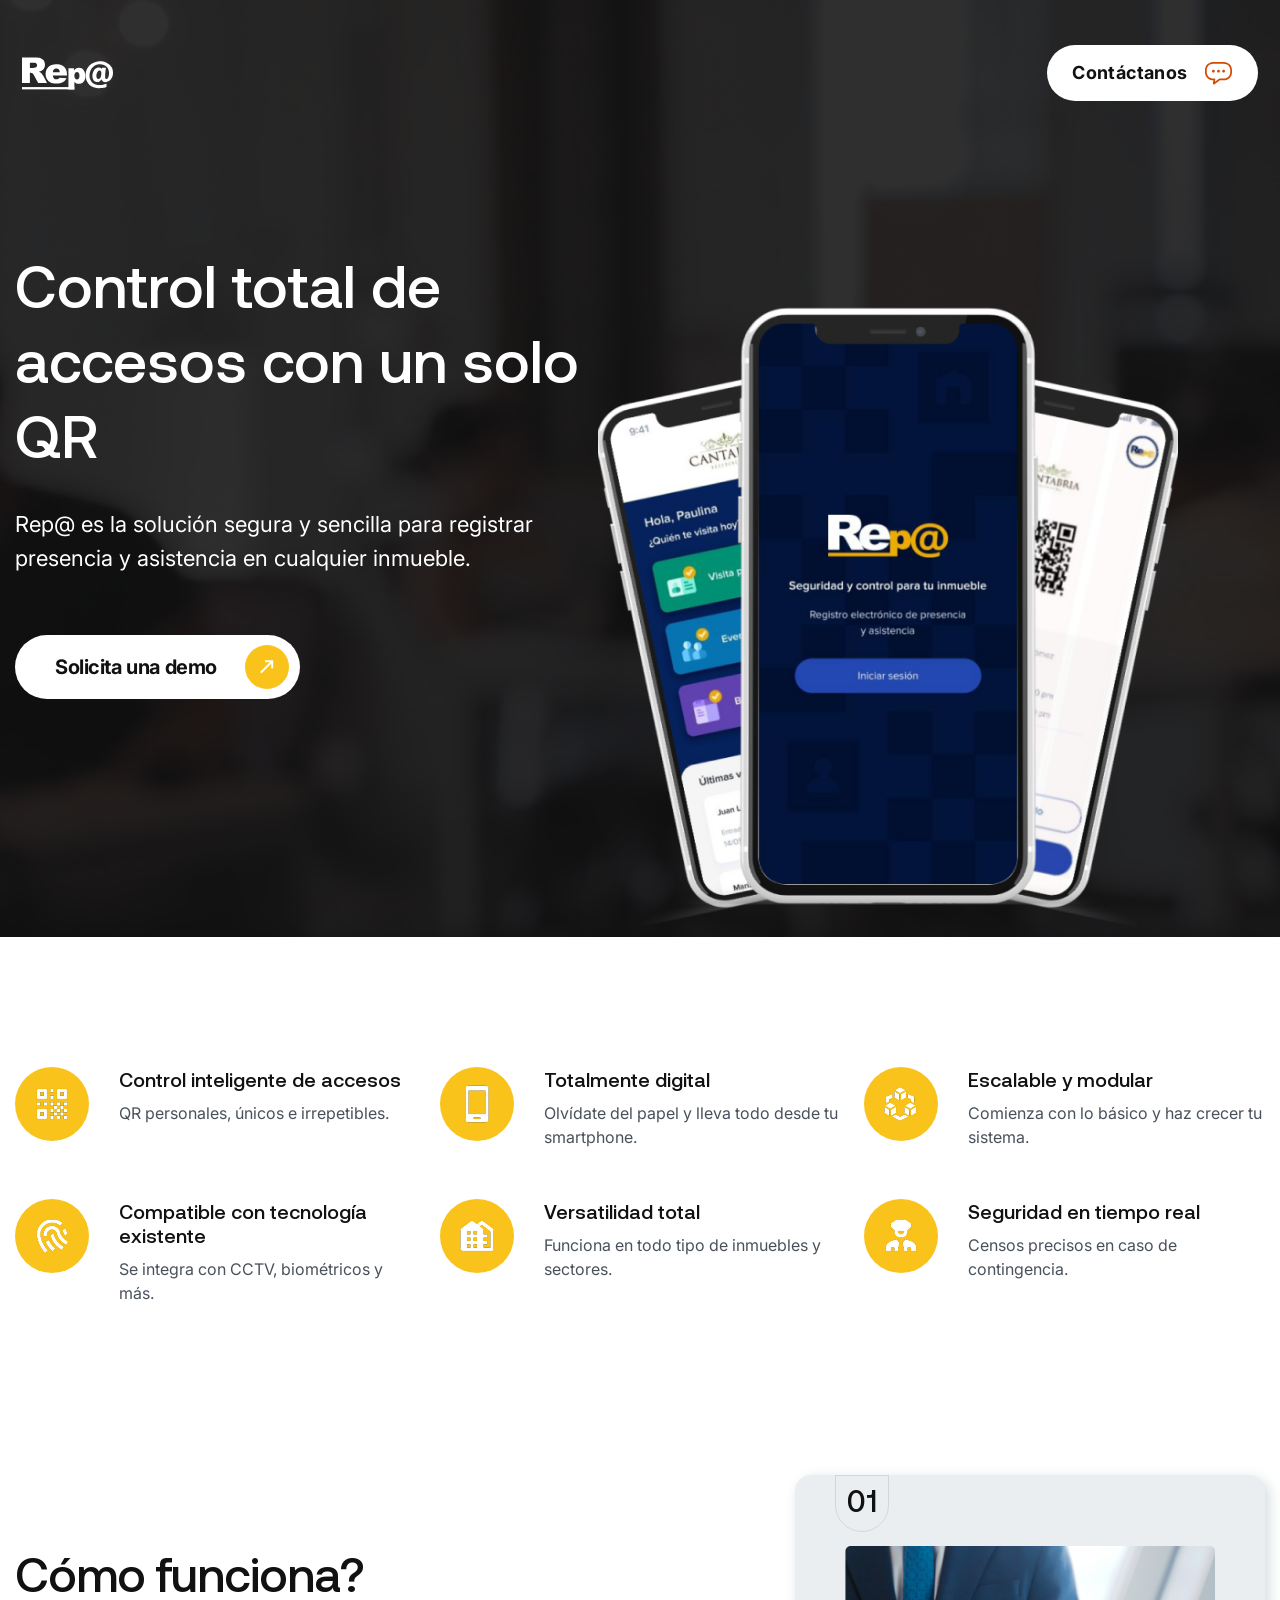
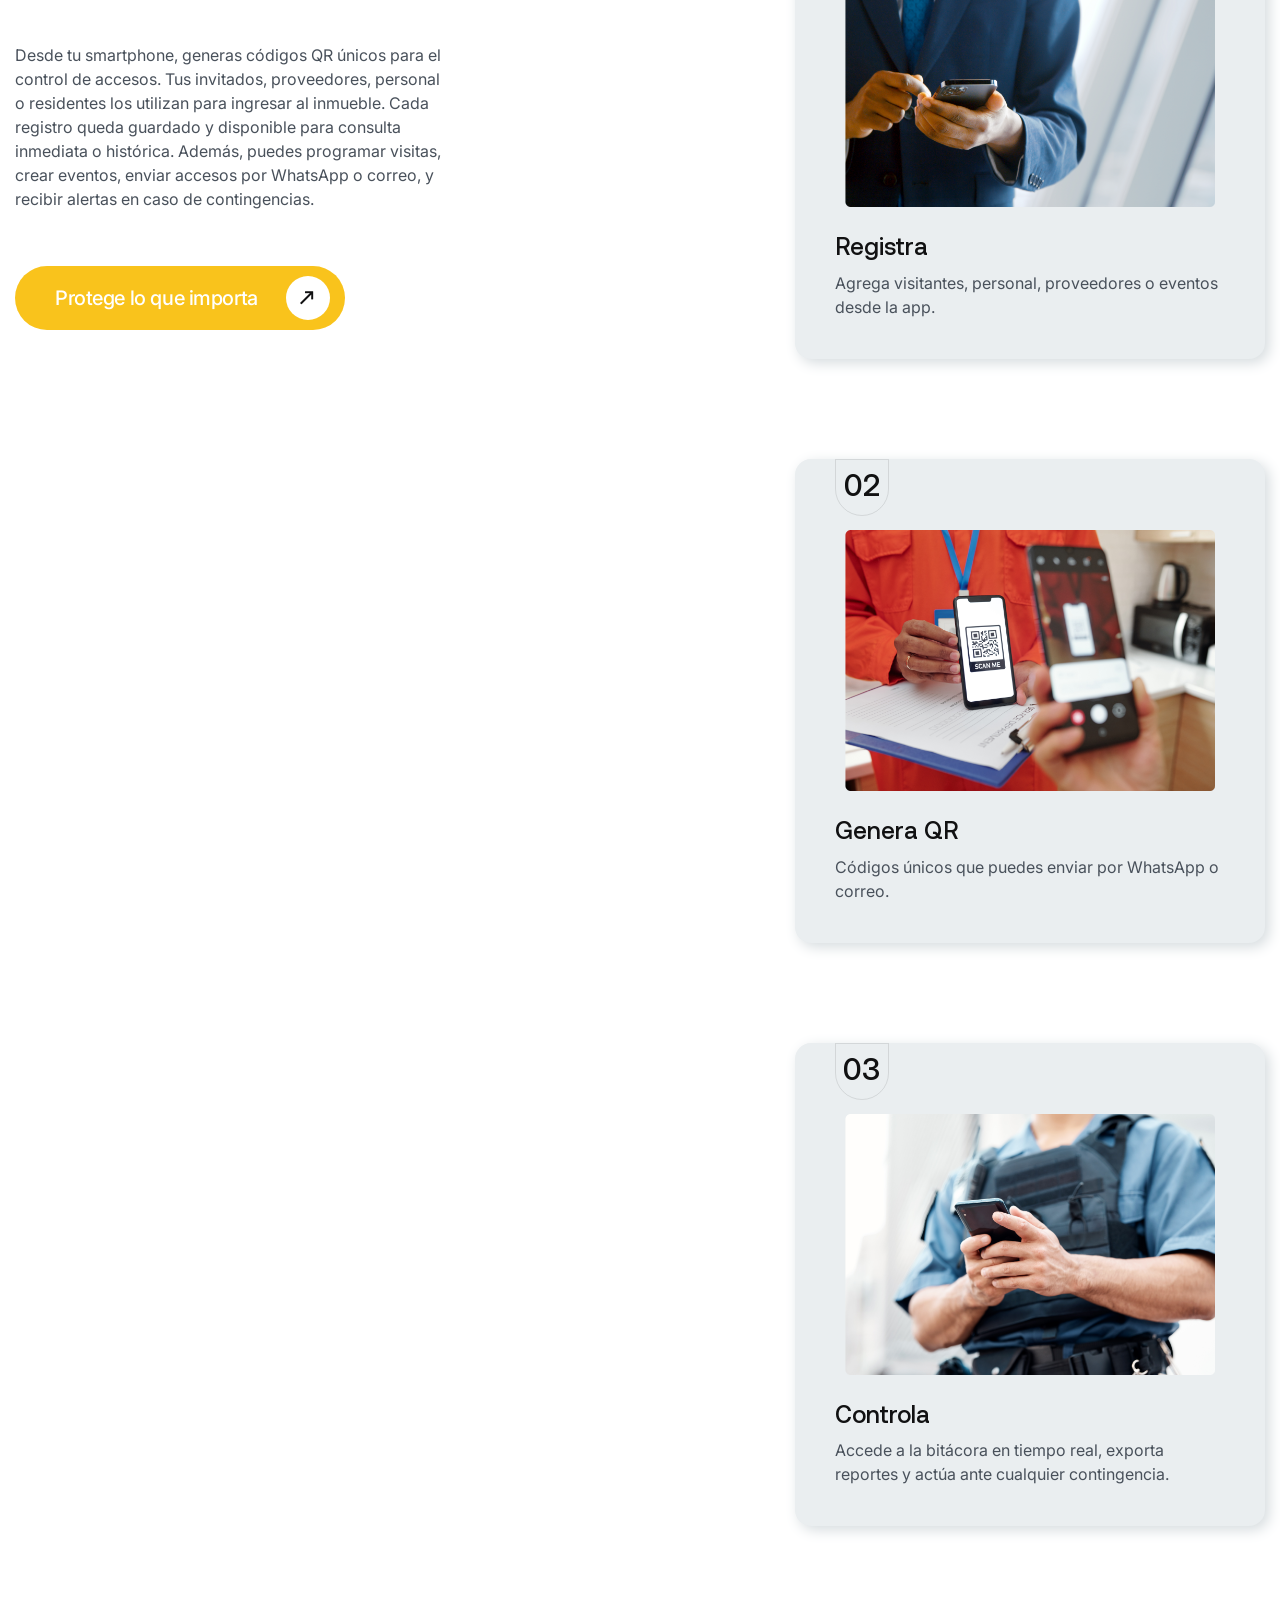
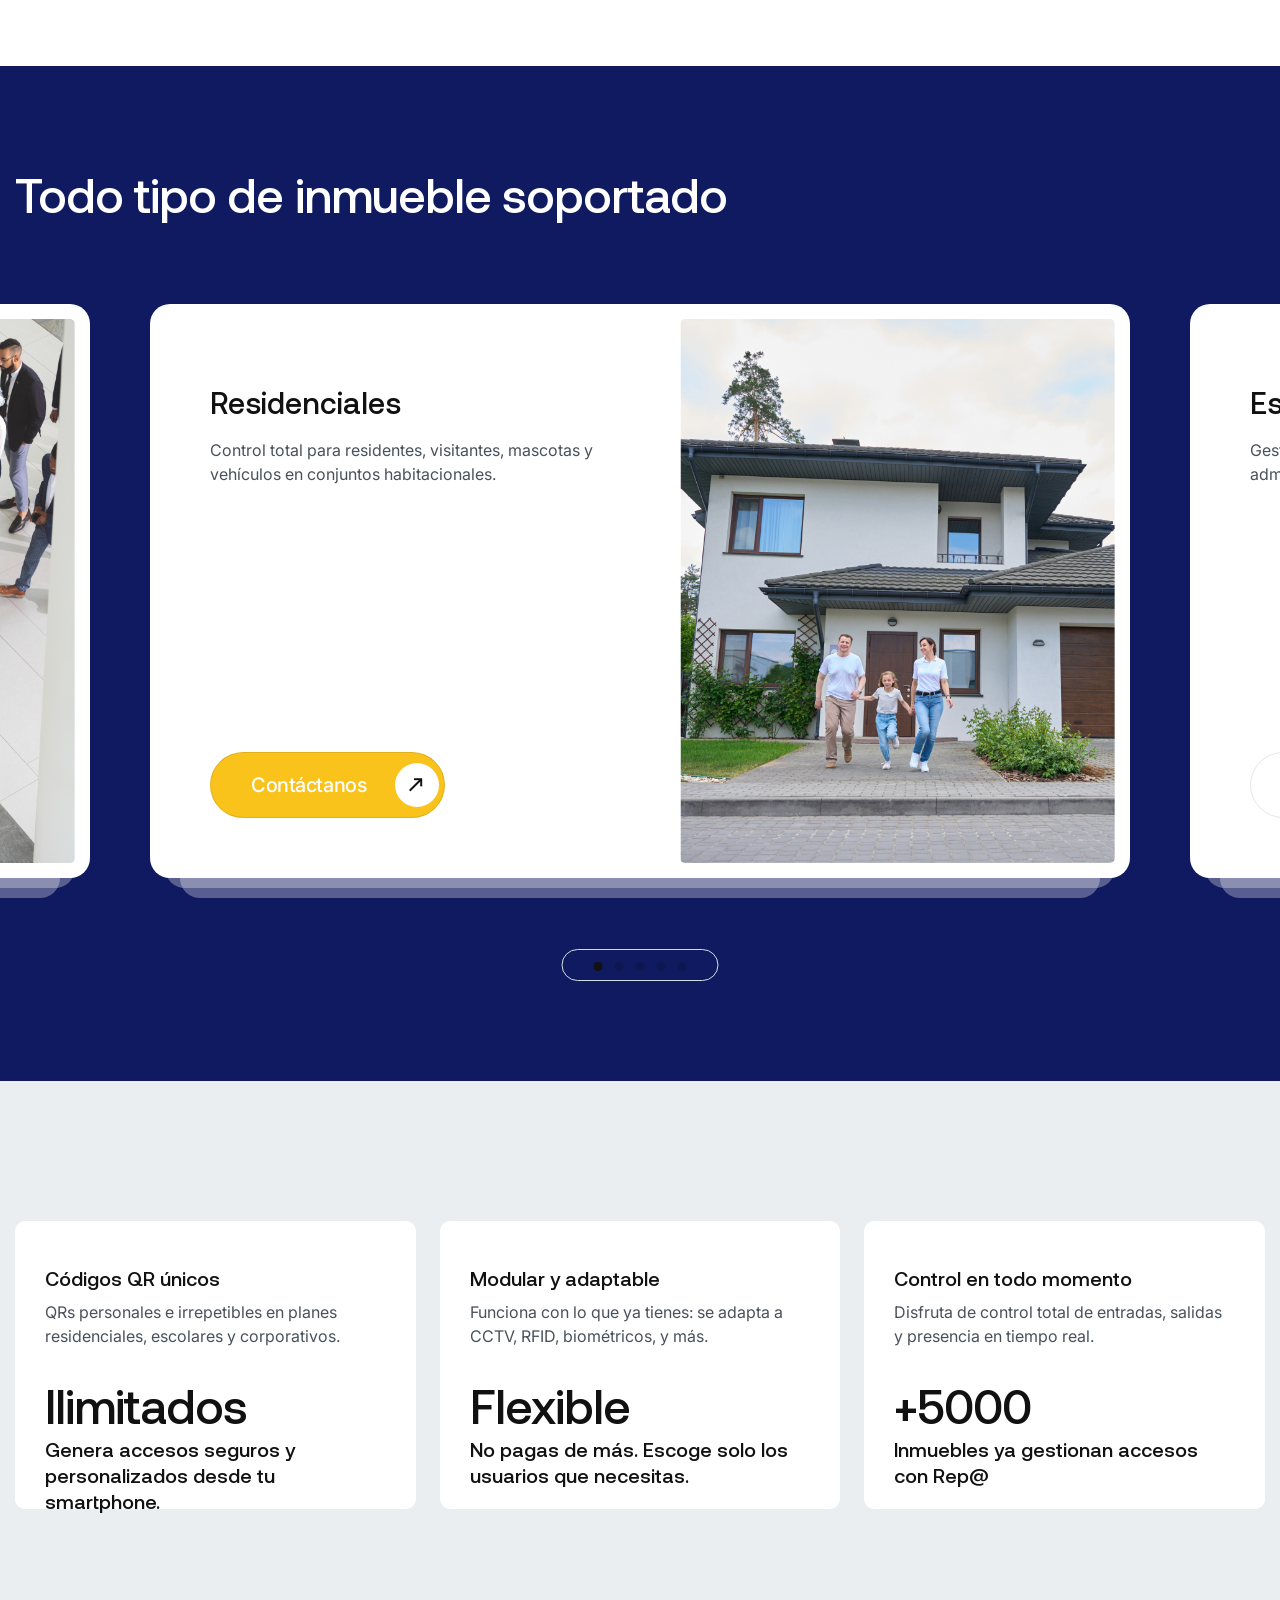
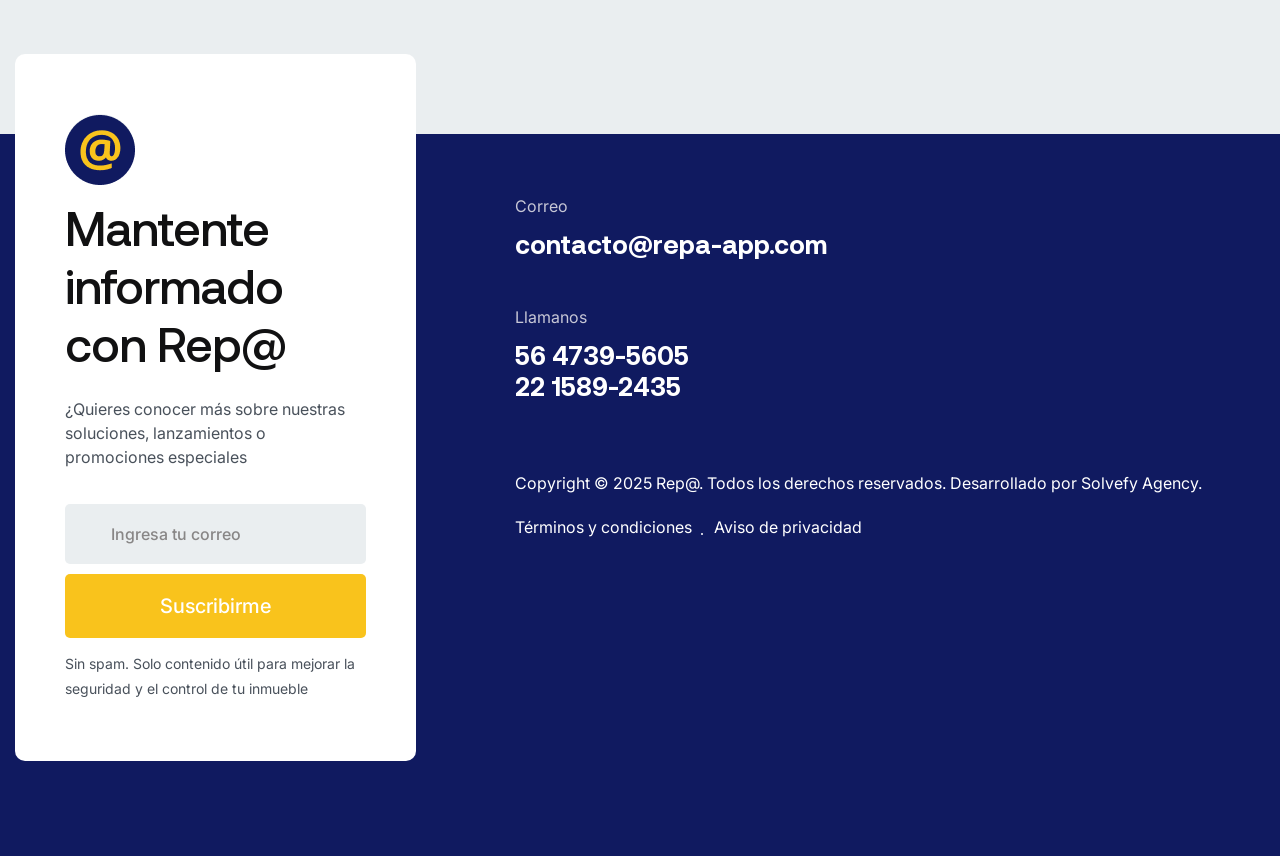
==== commit 1b49822f: "Ajustes 2 JUN 2025" ====
--- a/index.html
+++ b/index.html
@@ -11,7 +11,7 @@
 
     <title>Rep@ - Registro Electrónico de Presencia y Asistencia</title>
 
-    <link rel="shortcut icon" href="assets/img/favicon.png" type="images/x-icon"/>
+    <link rel="shortcut icon" href="assets/img/favicon.png" type="images/x-icon" />
 
     <!-- css include -->
     <link rel="stylesheet" href="assets/css/bootstrap.min.css">
@@ -29,515 +29,584 @@
 
 <body class="it-services">
 
-<!-- backtotop - start -->
-<div class="xb-backtotop style-2">
-    <a href="#" class="scroll">
-        <i class="far fa-arrow-up"></i>
-    </a>
-</div>
-<!-- backtotop - end -->
-
- <!-- Preloader - Start -->
- <div id="xb-loadding" class="xb-loader style-2"><div class="xb-dual-ring"></div></div>
- <!-- Preloader - End -->
-
-<div class="body_wrap">
-
-    <!-- header start -->
-    <header id="xb-header-area" class="header-area header-style-one header-transparent">
-        <div class="xb-header stricky">
-            <div class="container-fluid">
-                <div class="header__wrap pd-70 ul_li_between">
-                    <div class="header-logo">
-                        <a href="index.html" class="logo01"><img src="assets/img/logo/repa-logo-white.png" alt=""></a>
-                        <a href="index.html" class="logo02"><img src="assets/img/logo/repa-logo.png" alt=""></a>
-                    </div>
-
-
-                    <div class="header-contact d-none d-md-block">
-                        <a href="/contacto.html" class="thm-btn thm-btn--header btn-effect_1">Contáctanos
-                             <span><svg width="27" height="23" viewBox="0 0 27 23" fill="none" xmlns="http://www.w3.org/2000/svg">
-                                <path d="M18.9036 0H8.09835C3.6325 0 0 3.63251 0 8.09835V10.2235C0 14.6883 3.6325 18.3208 8.09738 18.3208H8.41206L7.88759 21.1734C7.806 21.6202 8.0022 22.065 8.38876 22.3059C8.56844 22.4176 8.76852 22.473 8.96957 22.473C9.20073 22.473 9.43091 22.3992 9.62614 22.2535L14.8884 18.3218H18.9026C23.3675 18.3218 27 14.6893 27 10.2244V8.09835C27.001 3.63251 23.3685 0 18.9036 0ZM25.2527 10.2225C25.2527 13.7239 22.404 16.5726 18.9026 16.5726H14.598C14.4096 16.5726 14.226 16.6338 14.0745 16.7464L9.90683 19.8603L10.3216 17.6041C10.3682 17.3486 10.2992 17.0864 10.1331 16.8863C9.96705 16.6872 9.72132 16.5716 9.462 16.5716H8.09738C4.59599 16.5716 1.74729 13.7229 1.74729 10.2215V8.09835C1.74729 4.59696 4.59599 1.74826 8.09738 1.74826H18.9026C22.404 1.74826 25.2527 4.59696 25.2527 8.09835V10.2225Z" fill="#D44A00" />
-                                <path d="M8.39173 7.75342C7.61473 7.75342 6.98535 8.38279 6.98535 9.1598C6.98535 9.93681 7.61473 10.5662 8.39173 10.5662C9.16874 10.5662 9.79811 9.93681 9.79811 9.1598C9.79714 8.38279 9.16777 7.75342 8.39173 7.75342Z" fill="#D44A00" />
-                                <path d="M13.5006 7.75342C12.7236 7.75342 12.0942 8.38279 12.0942 9.1598C12.0942 9.93681 12.7236 10.5662 13.5006 10.5662C14.2776 10.5662 14.907 9.93681 14.907 9.1598C14.907 8.38279 14.2776 7.75342 13.5006 7.75342Z" fill="#D44A00" />
-                                <path d="M18.6095 7.75342C17.8325 7.75342 17.2031 8.38279 17.2031 9.1598C17.2031 9.93681 17.8325 10.5662 18.6095 10.5662C19.3865 10.5662 20.0159 9.93681 20.0159 9.1598C20.0159 8.38279 19.3865 7.75342 18.6095 7.75342Z" fill="#D44A00" />
-                              </svg></span>
-                        </a>
-                    </div>
-                </div>
-
+    <!-- backtotop - start -->
+    <div class="xb-backtotop style-2">
+        <a href="#" class="scroll">
+            <i class="far fa-arrow-up"></i>
+        </a>
+    </div>
+    <!-- backtotop - end -->
+
+    <!-- Preloader - Start -->
+    <div id="xb-loadding" class="xb-loader style-2">
+        <div class="xb-dual-ring"></div>
+    </div>
+    <!-- Preloader - End -->
+
+    <div class="body_wrap">
+
+        <!-- header start -->
+        <header id="xb-header-area" class="header-area header-style-one header-transparent">
+            <div class="xb-header stricky">
+                <div class="container-fluid">
+                    <div class="header__wrap pd-70 ul_li_between">
+                        <div class="header-logo">
+                            <a href="index.html" class="logo01"><img src="assets/img/logo/repa-logo-white.svg"
+                                    alt=""></a>
+                            <a href="index.html" class="logo02">
+                                <img src="/assets/img/logo/repa-logo.svg" alt="Logo Rep@"></a>
+                            
+                        </div>
+
+
+                        <div class="header-contact d-none d-md-block">
+                            <a href="/contacto.html" class="thm-btn thm-btn--header btn-effect_1">Contáctanos
+                                <span><svg width="27" height="23" viewBox="0 0 27 23" fill="none"
+                                        xmlns="http://www.w3.org/2000/svg">
+                                        <path
+                                            d="M18.9036 0H8.09835C3.6325 0 0 3.63251 0 8.09835V10.2235C0 14.6883 3.6325 18.3208 8.09738 18.3208H8.41206L7.88759 21.1734C7.806 21.6202 8.0022 22.065 8.38876 22.3059C8.56844 22.4176 8.76852 22.473 8.96957 22.473C9.20073 22.473 9.43091 22.3992 9.62614 22.2535L14.8884 18.3218H18.9026C23.3675 18.3218 27 14.6893 27 10.2244V8.09835C27.001 3.63251 23.3685 0 18.9036 0ZM25.2527 10.2225C25.2527 13.7239 22.404 16.5726 18.9026 16.5726H14.598C14.4096 16.5726 14.226 16.6338 14.0745 16.7464L9.90683 19.8603L10.3216 17.6041C10.3682 17.3486 10.2992 17.0864 10.1331 16.8863C9.96705 16.6872 9.72132 16.5716 9.462 16.5716H8.09738C4.59599 16.5716 1.74729 13.7229 1.74729 10.2215V8.09835C1.74729 4.59696 4.59599 1.74826 8.09738 1.74826H18.9026C22.404 1.74826 25.2527 4.59696 25.2527 8.09835V10.2225Z"
+                                            fill="#D44A00" />
+                                        <path
+                                            d="M8.39173 7.75342C7.61473 7.75342 6.98535 8.38279 6.98535 9.1598C6.98535 9.93681 7.61473 10.5662 8.39173 10.5662C9.16874 10.5662 9.79811 9.93681 9.79811 9.1598C9.79714 8.38279 9.16777 7.75342 8.39173 7.75342Z"
+                                            fill="#D44A00" />
+                                        <path
+                                            d="M13.5006 7.75342C12.7236 7.75342 12.0942 8.38279 12.0942 9.1598C12.0942 9.93681 12.7236 10.5662 13.5006 10.5662C14.2776 10.5662 14.907 9.93681 14.907 9.1598C14.907 8.38279 14.2776 7.75342 13.5006 7.75342Z"
+                                            fill="#D44A00" />
+                                        <path
+                                            d="M18.6095 7.75342C17.8325 7.75342 17.2031 8.38279 17.2031 9.1598C17.2031 9.93681 17.8325 10.5662 18.6095 10.5662C19.3865 10.5662 20.0159 9.93681 20.0159 9.1598C20.0159 8.38279 19.3865 7.75342 18.6095 7.75342Z"
+                                            fill="#D44A00" />
+                                    </svg></span>
+                            </a>
+                        </div>
+                    </div>
+
+                </div>
             </div>
-        </div>
-    </header>
-    <!-- header end -->
-
-    <!-- main area start  -->
-    <main>
-        <!-- hero section start  -->
-        <section class="hero hero-style-one pos-rel bg_img" data-background="assets/img/hero/banner.png">
-            <div class="hero-shape">
-                <div class="shape shape--one bg_img" data-background="assets/img/shape/hero-glassisom.png"></div>
-                <div class="shape shape--two"><img src="assets/img/shape/hero-shape01.png" alt=""></div>
-                <div class="shape shape--three"><img src="assets/img/shape/hero-shape04.png" alt=""></div>
+        </header>
+
+        <!-- header end -->
+
+        <!-- main area start  -->
+        <main>
+            <!-- hero section start  -->
+            <section class="hero hero-style-one pos-rel bg_img" data-background="assets/img/hero/banner.png">
+                <div class="hero-shape">
+                    <div class="shape shape--one bg_img" data-background="assets/img/shape/hero-glassisom.png"></div>
+                    <div class="shape shape--two"><img src="assets/img/shape/hero-shape01.png" alt=""></div>
+                    <div class="shape shape--three"><img src="assets/img/shape/hero-shape04.png" alt=""></div>
+                </div>
+                <div class="container">
+                    <div class="hero_wrap">
+                        <div class="row">
+                            <div class="col-md-6">
+                                <div class="xb-hero">
+                                    <h1 class="xb-item--title wow fadeInUp" data-wow-duration="600ms">Control total de
+                                        accesos con un solo QR</h1>
+                                    <p class="xb-item--content wow fadeInUp" data-wow-delay="150ms"
+                                        data-wow-duration="600ms">Rep@ es la solución segura y sencilla para registrar
+                                        presencia y asistencia en cualquier inmueble.</p>
+                                    <div class="xb-btn wow mt-60 fadeInUp" data-wow-delay="300ms"
+                                        data-wow-duration="600ms">
+                                        <a href="contacto.html" class="thm-btn thm-btn--fill_icon thm-btn--white_icon">
+                                            <div class="xb-item--hidden"><span class="xb-item--hidden-text">Solicita una
+                                                    demo</span></div>
+                                            <div class="xb-item--holder">
+                                                <span class="xb-item--text">Solicita una demo</span>
+                                                <div class="xb-item--icon"><i class="far fa-long-arrow-right"></i></div>
+                                                <span class="xb-item--text">Solicita una demo</span>
+                                            </div>
+                                        </a>
+                                    </div>
+                                </div>
+                            </div>
+                            <div class="col-md-6">
+                                <div class="hero-right_img">
+                                    <img class="wow skewIn" data-wow-duration="800ms"
+                                        src="assets/img/hero/mockup-repa.png" alt="">
+                                </div>
+                            </div>
+                        </div>
+                    </div>
+                </div>
+            </section>
+            <!-- hero section end  -->
+
+            <div class="bg-white">
+                <!-- feature section start  -->
+                <section class="feature  pt-110 pb-130">
+                    <div class="container">
+                        <div class="feature-wrap">
+                            <div class="row mt-none-30">
+                                <div class="col-lg-4 col-md-12 mt-30">
+                                    <div class="feature-item ul_li wow fadeInLeft" data-wow-delay="00ms"
+                                        data-wow-duration="600ms">
+                                        <div class="xb-item--icon">
+                                            <span><img src="assets/img/icon/qr-code.png" alt=""></span>
+                                        </div>
+                                        <div class="xb-item--holder">
+                                            <h4 class="xb-item--title">Control inteligente de accesos</h4>
+                                            <p class="xb-item--content">QR personales, únicos e irrepetibles.</p>
+                                        </div>
+                                    </div>
+                                </div>
+                                <div class="col-lg-4 col-md-12 mt-30">
+                                    <div class="feature-item ul_li wow fadeInLeft" data-wow-delay="150ms"
+                                        data-wow-duration="600ms">
+                                        <div class="xb-item--icon">
+                                            <span><img src="assets/img/icon/Smartphone.png" alt=""></span>
+                                        </div>
+                                        <div class="xb-item--holder">
+                                            <h4 class="xb-item--title">Totalmente digital</h4>
+                                            <p class="xb-item--content">Olvídate del papel y lleva todo desde tu
+                                                smartphone.</p>
+                                        </div>
+                                    </div>
+                                </div>
+                                <div class="col-lg-4 col-md-12 mt-30">
+                                    <div class="feature-item ul_li wow fadeInLeft" data-wow-delay="300ms"
+                                        data-wow-duration="600ms">
+                                        <div class="xb-item--icon">
+                                            <span><img src="assets/img/icon/Module.png" alt=""></span>
+                                        </div>
+                                        <div class="xb-item--holder">
+                                            <h4 class="xb-item--title">Escalable y modular</h4>
+                                            <p class="xb-item--content">Comienza con lo básico y haz crecer tu sistema.
+                                            </p>
+                                        </div>
+                                    </div>
+                                </div>
+                                <div class="col-lg-4 col-md-12 mt-30">
+                                    <div class="feature-item ul_li wow fadeInLeft" data-wow-delay="300ms"
+                                        data-wow-duration="600ms">
+                                        <div class="xb-item--icon">
+                                            <span><img src="assets/img/icon/Fingerprint.png" alt=""></span>
+                                        </div>
+                                        <div class="xb-item--holder">
+                                            <h4 class="xb-item--title">Compatible con tecnología existente</h4>
+                                            <p class="xb-item--content">Se integra con CCTV, biométricos y más.</p>
+                                        </div>
+                                    </div>
+                                </div>
+                                <div class="col-lg-4 col-md-12 mt-30">
+                                    <div class="feature-item ul_li wow fadeInLeft" data-wow-delay="300ms"
+                                        data-wow-duration="600ms">
+                                        <div class="xb-item--icon">
+                                            <span><img src="assets/img/icon/Apartment.png" alt=""></span>
+                                        </div>
+                                        <div class="xb-item--holder">
+                                            <h4 class="xb-item--title">Versatilidad total</h4>
+                                            <p class="xb-item--content">Funciona en todo tipo de inmuebles y sectores.
+                                            </p>
+                                        </div>
+                                    </div>
+                                </div>
+                                <div class="col-lg-4 col-md-12 mt-30">
+                                    <div class="feature-item ul_li wow fadeInLeft" data-wow-delay="300ms"
+                                        data-wow-duration="600ms">
+                                        <div class="xb-item--icon">
+                                            <span><img src="assets/img/icon/security_guard.png" alt=""></span>
+                                        </div>
+                                        <div class="xb-item--holder">
+                                            <h4 class="xb-item--title">Seguridad en tiempo real</h4>
+                                            <p class="xb-item--content">Censos precisos en caso de contingencia.</p>
+                                        </div>
+                                    </div>
+                                </div>
+                            </div>
+                        </div>
+                    </div>
+                </section>
+                <!-- feature section end  -->
             </div>
+
+            <!-- process section start  -->
+            <section class="process pt-40 pb-40 pos-rel" data-bg-color="#fff">
+                <div class="container">
+                    <div class="row justify-content-center">
+                        <div class="col-lg-5 col-md-8">
+                            <div class="process-left pt-70">
+                                <div class="sec-title">
+                                    <h2 class="title mb-40 wow fadeInUp" data-wow-duration="600ms">Cómo funciona?</h2>
+                                    <span class="content wow fadeInUp" data-wow-delay="200ms" data-wow-duration="600ms">
+                                        Desde tu smartphone, generas códigos QR únicos para el control de accesos.
+                                        Tus invitados, proveedores, personal o residentes los utilizan para ingresar al
+                                        inmueble.
+                                        Cada registro queda guardado y disponible para consulta inmediata o histórica.
+                                        Además, puedes programar visitas, crear eventos, enviar accesos por WhatsApp o
+                                        correo, y recibir alertas en caso de contingencias.
+                                    </span>
+                                </div>
+                                <div class="xb-btn mt-55 wow fadeInUp" data-wow-delay="400ms" data-wow-duration="600ms">
+                                    <a href="contacto.html" class="thm-btn thm-btn--fill_icon">
+                                        <div class="xb-item--hidden-text"><span class="text">Protege lo que
+                                                importa</span></div>
+                                        <div class="xb-item--holder">
+                                            <span class="xb-item--text">Protege lo que importa</span>
+                                            <div class="xb-item--icon"><i class="far fa-long-arrow-right"></i></div>
+                                            <span class="xb-item--text">Protege lo que importa</span>
+                                        </div>
+                                    </a>
+                                </div>
+                            </div>
+                        </div>
+                        <div class="col-lg-7 col-md-8">
+                            <div class="process-right f-right">
+                                <div class="process-item">
+                                    <span class="xb-item--number">01</span>
+                                    <div class="xb-item--img">
+                                        <img src="assets/img/process/01.png" alt="">
+                                    </div>
+                                    <div class="xb-item--holder">
+                                        <h3 class="xb-item--title">Registra</h3>
+                                        <span class="xb-item--content">Agrega visitantes, personal, proveedores o
+                                            eventos desde la app.</span>
+                                    </div>
+                                </div>
+                                <div class="process-item">
+                                    <span class="xb-item--number">02</span>
+                                    <div class="xb-item--img">
+                                        <img src="assets/img/process/02.png" alt="">
+                                    </div>
+                                    <div class="xb-item--holder">
+                                        <h3 class="xb-item--title">Genera QR</h3>
+                                        <span class="xb-item--content">Códigos únicos que puedes enviar por WhatsApp o
+                                            correo.</span>
+                                    </div>
+                                </div>
+                                <div class="process-item">
+                                    <span class="xb-item--number">03</span>
+                                    <div class="xb-item--img">
+                                        <img src="assets/img/process/03.png" alt="">
+                                    </div>
+                                    <div class="xb-item--holder">
+                                        <h3 class="xb-item--title">Controla</h3>
+                                        <span class="xb-item--content">Accede a la bitácora en tiempo real, exporta
+                                            reportes y actúa ante cualquier contingencia.</span>
+                                    </div>
+                                </div>
+                            </div>
+                        </div>
+                    </div>
+                </div>
+                <div class="peocess-shape">
+                    <div class="shape shape--one"><img src="assets/img/shape/process-shape01.png" alt=""></div>
+                    <div class="shape shape--two"><img src="assets/img/shape/process-shape02.png" alt=""></div>
+                </div>
+            </section>
+            <!-- process section end  -->
+
+            <!-- project section start  -->
+            <section class="project pt-100 pb-100 o-hidden">
+                <div class="container">
+                    <div class="pro-top ul_li_between mb-65">
+                        <div class="sec-title">
+                            <h2 class="title mb-15 wow fadeInLeft" data-wow-duration="600ms"
+                                style="color: #fff !important;">Todo tipo de inmueble soportado</h2>
+                        </div>
+                    </div>
+                </div>
+                <div class="project-wrapper pos-rel">
+                    <div class="project-slider">
+                        <div class="swiper-wrapper">
+                            <div class="swiper-slide">
+                                <div class="project-item">
+                                    <div class="xb-item--inner ul_li align-items-start">
+                                        <div class="xb-item--left_item">
+                                            <h3 class="xb-item--title"><a href="contacto.html">Residenciales</a></h3>
+                                            <p class="xb-item--content">Control total para residentes, visitantes,
+                                                mascotas y vehículos en conjuntos habitacionales.</p>
+
+                                            <div class="work-btn">
+                                                <a href="contacto.html"
+                                                    class="thm-btn thm-btn--fill_icon thm-btn--strock">
+                                                    <div class="xb-item--hidden"><span
+                                                            class="xb-item--hidden-text">Contáctanos</span></div>
+                                                    <div class="xb-item--holder">
+                                                        <span class="xb-item--text">Contáctanos</span>
+                                                        <div class="xb-item--icon"><i
+                                                                class="far fa-long-arrow-right"></i></div>
+                                                        <span class="xb-item--text">Contáctanos</span>
+                                                    </div>
+                                                </a>
+                                            </div>
+                                        </div>
+                                        <div class="xb-item--right_img">
+                                            <a href="contacto.html">
+                                                <img src="assets/img/project/recidencial.png" alt="">
+                                            </a>
+                                        </div>
+                                    </div>
+                                </div>
+                            </div>
+                            <div class="swiper-slide">
+                                <div class="project-item">
+                                    <div class="xb-item--inner ul_li align-items-start">
+                                        <div class="xb-item--left_item">
+                                            <h3 class="xb-item--title"><a href="contacto.html">Escolares</a></h3>
+                                            <p class="xb-item--content">Gestión de entradas y salidas de alumnos,
+                                                maestros, administrativos y visitas escolares.</p>
+
+                                            <div class="work-btn">
+                                                <a href="contacto.html"
+                                                    class="thm-btn thm-btn--fill_icon thm-btn--strock">
+                                                    <div class="xb-item--hidden"><span
+                                                            class="xb-item--hidden-text">Contáctanos</span></div>
+                                                    <div class="xb-item--holder">
+                                                        <span class="xb-item--text">Contáctanos</span>
+                                                        <div class="xb-item--icon"><i
+                                                                class="far fa-long-arrow-right"></i></div>
+                                                        <span class="xb-item--text">Contáctanos</span>
+                                                    </div>
+                                                </a>
+                                            </div>
+                                        </div>
+                                        <div class="xb-item--right_img">
+                                            <a href="contacto.html">
+                                                <img src="assets/img/project/escolar.png" alt="">
+                                            </a>
+                                        </div>
+                                    </div>
+                                </div>
+                            </div>
+                            <div class="swiper-slide">
+                                <div class="project-item">
+                                    <div class="xb-item--inner ul_li align-items-start">
+                                        <div class="xb-item--left_item">
+                                            <h3 class="xb-item--title"><a href="contacto.html">Corporativos y
+                                                    Oficinas</a></h3>
+                                            <p class="xb-item--content">Supervisión del personal laboral, proveedores y
+                                                visitas. Ideal para empresas públicas o privadas.</p>
+
+                                            <div class="work-btn">
+                                                <a href="contacto.html"
+                                                    class="thm-btn thm-btn--fill_icon thm-btn--strock">
+                                                    <div class="xb-item--hidden"><span
+                                                            class="xb-item--hidden-text">Contáctanos</span></div>
+                                                    <div class="xb-item--holder">
+                                                        <span class="xb-item--text">Contáctanos</span>
+                                                        <div class="xb-item--icon"><i
+                                                                class="far fa-long-arrow-right"></i></div>
+                                                        <span class="xb-item--text">Contáctanos</span>
+                                                    </div>
+                                                </a>
+                                            </div>
+                                        </div>
+                                        <div class="xb-item--right_img">
+                                            <a href="contacto.html">
+                                                <img src="assets/img/project/corporativa.png" alt="">
+                                            </a>
+                                        </div>
+                                    </div>
+                                </div>
+                            </div>
+                            <div class="swiper-slide">
+                                <div class="project-item">
+                                    <div class="xb-item--inner ul_li align-items-start">
+                                        <div class="xb-item--left_item">
+                                            <h3 class="xb-item--title"><a href="contacto.html">Fábricas e
+                                                    Industriales</a></h3>
+                                            <p class="xb-item--content">Seguridad robusta para espacios de alta
+                                                operación. Control de operarios, proveedores y logística.</p>
+
+                                            <div class="work-btn">
+                                                <a href="contacto.html"
+                                                    class="thm-btn thm-btn--fill_icon thm-btn--strock">
+                                                    <div class="xb-item--hidden"><span
+                                                            class="xb-item--hidden-text">Contáctanos</span></div>
+                                                    <div class="xb-item--holder">
+                                                        <span class="xb-item--text">Contáctanos</span>
+                                                        <div class="xb-item--icon"><i
+                                                                class="far fa-long-arrow-right"></i></div>
+                                                        <span class="xb-item--text">Contáctanos</span>
+                                                    </div>
+                                                </a>
+                                            </div>
+                                        </div>
+                                        <div class="xb-item--right_img">
+                                            <a href="contacto.html">
+                                                <img src="assets/img/project/eventos.png" alt="">
+                                            </a>
+                                        </div>
+                                    </div>
+                                </div>
+                            </div>
+                            <div class="swiper-slide">
+                                <div class="project-item">
+                                    <div class="xb-item--inner ul_li align-items-start">
+                                        <div class="xb-item--left_item">
+                                            <h3 class="xb-item--title"><a href="contacto.html">Eventos</a></h3>
+                                            <p class="xb-item--content">Ideal para bodas, graduaciones, congresos y
+                                                conciertos. Registra y controla a cada asistente.</p>
+
+                                            <div class="work-btn">
+                                                <a href="contacto.html"
+                                                    class="thm-btn thm-btn--fill_icon thm-btn--strock">
+                                                    <div class="xb-item--hidden"><span
+                                                            class="xb-item--hidden-text">Contáctanos</span></div>
+                                                    <div class="xb-item--holder">
+                                                        <span class="xb-item--text">Contáctanos</span>
+                                                        <div class="xb-item--icon"><i
+                                                                class="far fa-long-arrow-right"></i></div>
+                                                        <span class="xb-item--text">Contáctanos</span>
+                                                    </div>
+                                                </a>
+                                            </div>
+                                        </div>
+                                        <div class="xb-item--right_img">
+                                            <a href="contacto.html">
+                                                <img src="assets/img/project/fabricas.png" alt="">
+                                            </a>
+                                        </div>
+                                    </div>
+                                </div>
+                            </div>
+                        </div>
+                        <div class="swiper-pagination"></div>
+                    </div>
+                </div>
+            </section>
+            <!-- project section end  -->
+
+            <!-- fanfact section start  -->
+            <section class="fanfact o-hidden pt-140 pb-145">
+                <div class="container">
+                    <div class="row mt-none-40 justify-content-center">
+                        <div class="col-lg-4 col-md-8 mt-40">
+                            <div class="fanfact-item wow fadeInUp" data-wow-delay="100ms" data-wow-duration="600ms">
+                                <div class="xb-item--holder pos-rel z-1">
+                                    <h5 class="xb-item--title">Códigos QR únicos</h5>
+                                    <p class="xb-item--content">QRs personales e irrepetibles en planes residenciales,
+                                        escolares y corporativos.</p>
+                                    <span class="xb-item--number">Ilimitados</span>
+                                    <span class="xb-item--text">Genera accesos seguros y personalizados desde tu
+                                        smartphone.</span>
+                                </div>
+                                <div class="fanfact-icon">
+                                    <div class="icon icon--one"><img src="assets/img/fanfact/icon-1.png" alt=""></div>
+                                    <div class="icon icon--two"><img src="assets/img/fanfact/icon-2.png" alt=""></div>
+                                    <div class="icon icon--three"><img src="assets/img/icon/qr-code.png" alt=""></div>
+                                </div>
+                            </div>
+                        </div>
+                        <div class="col-lg-4 col-md-8 mt-40">
+                            <div class="fanfact-item wow fadeInUp" data-wow-delay="300ms" data-wow-duration="600ms">
+                                <div class="xb-item--holder pos-rel z-1">
+                                    <h5 class="xb-item--title">Modular y adaptable</h5>
+                                    <p class="xb-item--content">Funciona con lo que ya tienes: se adapta a CCTV, RFID,
+                                        biométricos, y más.</p>
+                                    <span class="xb-item--number">Flexible</span>
+                                    <span class="xb-item--text">No pagas de más. Escoge solo los usuarios que
+                                        necesitas.</span>
+                                </div>
+                                <div class="fanfact-icon fanfact-icon--two">
+                                    <div class="icon icon--one"><img src="assets/img/fanfact/icon-3.png" alt=""></div>
+                                    <div class="icon icon--two"><img src="assets/img/fanfact/icon-4.png" alt=""></div>
+                                    <div class="icon icon--three"><img src="assets/img/icon/Module.png" alt=""></div>
+                                </div>
+                            </div>
+                        </div>
+                        <div class="col-lg-4 col-md-8 mt-40">
+                            <div class="fanfact-item wow fadeInUp" data-wow-delay="500ms" data-wow-duration="600ms">
+                                <div class="xb-item--holder pos-rel z-1">
+                                    <h5 class="xb-item--title">Control en todo momento</h5>
+                                    <p class="xb-item--content">Disfruta de control total de entradas, salidas y
+                                        presencia en tiempo real.</p>
+                                    <span class="xb-item--number">+5000</span>
+                                    <span class="xb-item--text">Inmuebles ya gestionan accesos con Rep@</span>
+                                </div>
+                                <div class="fanfact-icon fanfact-icon--three">
+                                    <div class="icon icon--one"><img src="assets/img/fanfact/icon-5.png" alt=""></div>
+                                    <div class="icon icon--two"><img src="assets/img/fanfact/icon-6.png" alt=""></div>
+                                    <div class="icon icon--three"><img src="assets/img/icon/security_guard.png" alt="">
+                                    </div>
+                                </div>
+                            </div>
+                        </div>
+                    </div>
+                </div>
+            </section>
+            <!-- fanfact section end  -->
+
+        </main>
+        <!-- main area end  -->
+
+        <!-- footer strt -->
+        <footer class="footer pos-rel mt-80" data-bg-color="#101A60">
             <div class="container">
-                <div class="hero_wrap">
-                    <div class="row">
-                        <div class="col-md-6">
-                            <div class="xb-hero">
-                                <h1 class="xb-item--title wow fadeInUp" data-wow-duration="600ms">Control total de accesos con un solo QR</h1>
-                                <p class="xb-item--content wow fadeInUp" data-wow-delay="150ms" data-wow-duration="600ms">Rep@ es la solución segura y sencilla para registrar presencia y asistencia en cualquier inmueble.</p>
-                                <div class="xb-btn wow mt-60 fadeInUp" data-wow-delay="300ms" data-wow-duration="600ms">
-                                    <a href="contacto.html" class="thm-btn thm-btn--fill_icon thm-btn--white_icon">
-                                        <div class="xb-item--hidden"><span class="xb-item--hidden-text">Solicita una demo</span></div>
-                                        <div class="xb-item--holder">
-                                            <span class="xb-item--text">Solicita una demo</span>
-                                            <div class="xb-item--icon"><i class="far fa-long-arrow-right"></i></div>
-                                            <span class="xb-item--text">Solicita una demo</span>
-                                        </div>
-                                    </a>
-                                </div>
-                            </div>
-                        </div>
-                        <div class="col-md-6">
-                            <div class="hero-right_img">
-                                <img class="wow skewIn" data-wow-duration="800ms" src="assets/img/hero/mockup-repa.png" alt="">
+                <div class="row pb-95">
+                    <div class="col-lg-4">
+                        <div class="xb-newslatter">
+                            <div class="xb-item--icon">
+                                <img src="assets/img/icon/rep@.png" alt="">
+                            </div>
+                            <h2 class="xb-item--title">Mantente informado con Rep@</h2>
+                            <span class="xb-item--content">¿Quieres conocer más sobre nuestras soluciones, lanzamientos o promociones especiales</span>
+                            <div class="xb-item--contact mt-35">
+                                <div class="xb-item--input_field pos-rel">
+                                    <form id="newsletterForm">
+                                        <input type="email" name="email" id="text6" placeholder="Ingresa tu correo" required>
+                                        <button type="submit" class="xb-item--button btn-effect_2">Suscribirme</button>
+                                    </form>
+                                <span id="responseMessage" class="xb-item--text"></span>
+                            </div>
+                                <span class="xb-item--text">Sin spam. Solo contenido útil para mejorar la seguridad y el control de tu inmueble</span>
+                            </div>
+                        </div>
+                    </div>
+                    <div class="col-lg-8">
+                        <div class="xb-footer is-footer ml-75">
+                            
+                            <div class="footer-inner mt-50 ul_li_between align-items-start">
+                                <div class="footer-info footer-widget">
+                                    <span class="xb-item--sub-title">Correo</span>
+                                    <h4 class="xb-item--email">contacto@repa-app.com</h4>
+                                    <span class="xb-item--sub-title">Llamanos</span>
+                                    <h4 class="xb-item--number">56 4739-5605 </h4>
+                                    <h4 class="xb-item--number">22 1589-2435 </h4>
+                                </div>
+                            </div>
+                            <div class="footer-copyright mt-50 ul_li_between">
+                                <p class="copyright mt-20">Copyright © 2025 <a href="index.html">Rep@</a>. Todos los derechos reservados. Desarrollado por <a href="https://solvefy.agency/"></a>Solvefy Agency</a>.</p>
+                                <ul class="footer-links ul_li mt-20">
+                                    <li><a href="terminos-y-condiciones.html">Términos y condiciones</a></li>
+                                    <li><a href="aviso-de-privacidad.html">Aviso de privacidad</a></li>
+                                </ul>
                             </div>
                         </div>
                     </div>
                 </div>
             </div>
-        </section>
-        <!-- hero section end  -->
-
-        <div class="bg-white">
-            <!-- feature section start  -->
-            <section class="feature  pt-110 pb-130">
-                <div class="container">
-                    <div class="feature-wrap">
-                        <div class="row mt-none-30">
-                            <div class="col-lg-4 col-md-12 mt-30">
-                                <div class="feature-item ul_li wow fadeInLeft" data-wow-delay="00ms" data-wow-duration="600ms">
-                                    <div class="xb-item--icon">
-                                        <span><img src="assets/img/icon/qr-code.png" alt=""></span>
-                                    </div>
-                                    <div class="xb-item--holder">
-                                        <h4 class="xb-item--title">Control inteligente de accesos</h4>
-                                        <p class="xb-item--content">QR personales, únicos e irrepetibles.</p>
-                                    </div>
-                                </div>
-                            </div>
-                            <div class="col-lg-4 col-md-12 mt-30">
-                                <div class="feature-item ul_li wow fadeInLeft" data-wow-delay="150ms" data-wow-duration="600ms">
-                                    <div class="xb-item--icon">
-                                        <span><img src="assets/img/icon/Smartphone.png" alt=""></span>
-                                    </div>
-                                    <div class="xb-item--holder">
-                                        <h4 class="xb-item--title">Totalmente digital</h4>
-                                        <p class="xb-item--content">Olvídate del papel y lleva todo desde tu smartphone.</p>
-                                    </div>
-                                </div>
-                            </div>
-                            <div class="col-lg-4 col-md-12 mt-30">
-                                <div class="feature-item ul_li wow fadeInLeft" data-wow-delay="300ms" data-wow-duration="600ms">
-                                    <div class="xb-item--icon">
-                                        <span><img src="assets/img/icon/Module.png" alt=""></span>
-                                    </div>
-                                    <div class="xb-item--holder">
-                                        <h4 class="xb-item--title">Escalable y modular</h4>
-                                        <p class="xb-item--content">Comienza con lo básico y haz crecer tu sistema.</p>
-                                    </div>
-                                </div>
-                            </div>
-                            <div class="col-lg-4 col-md-12 mt-30">
-                                <div class="feature-item ul_li wow fadeInLeft" data-wow-delay="300ms" data-wow-duration="600ms">
-                                    <div class="xb-item--icon">
-                                        <span><img src="assets/img/icon/Fingerprint.png" alt=""></span>
-                                    </div>
-                                    <div class="xb-item--holder">
-                                        <h4 class="xb-item--title">Compatible con tecnología existente</h4>
-                                        <p class="xb-item--content">Se integra con CCTV, biométricos y más.</p>
-                                    </div>
-                                </div>
-                            </div>
-                            <div class="col-lg-4 col-md-12 mt-30">
-                                <div class="feature-item ul_li wow fadeInLeft" data-wow-delay="300ms" data-wow-duration="600ms">
-                                    <div class="xb-item--icon">
-                                        <span><img src="assets/img/icon/Apartment.png" alt=""></span>
-                                    </div>
-                                    <div class="xb-item--holder">
-                                        <h4 class="xb-item--title">Versatilidad total</h4>
-                                        <p class="xb-item--content">Funciona en todo tipo de inmuebles y sectores.</p>
-                                    </div>
-                                </div>
-                            </div>
-                            <div class="col-lg-4 col-md-12 mt-30">
-                                <div class="feature-item ul_li wow fadeInLeft" data-wow-delay="300ms" data-wow-duration="600ms">
-                                    <div class="xb-item--icon">
-                                        <span><img src="assets/img/icon/security_guard.png" alt=""></span>
-                                    </div>
-                                    <div class="xb-item--holder">
-                                        <h4 class="xb-item--title">Seguridad en tiempo real</h4>
-                                        <p class="xb-item--content">Censos precisos en caso de contingencia.</p>
-                                    </div>
-                                </div>
-                            </div>
-                        </div>
-                    </div>
-                </div>
-            </section>
-            <!-- feature section end  -->
-        </div>
-
-        <!-- process section start  -->
-        <section class="process pt-40 pb-40 pos-rel" data-bg-color="#fff">
-            <div class="container">
-                <div class="row justify-content-center">
-                    <div class="col-lg-5 col-md-8">
-                        <div class="process-left pt-70">
-                            <div class="sec-title">
-                                <h2 class="title mb-40 wow fadeInUp" data-wow-duration="600ms">Cómo funciona?</h2>
-                                <span class="content wow fadeInUp" data-wow-delay="200ms" data-wow-duration="600ms">
-Desde tu smartphone, generas códigos QR únicos para el control de accesos.
-Tus invitados, proveedores, personal o residentes los utilizan para ingresar al inmueble.
-Cada registro queda guardado y disponible para consulta inmediata o histórica.
-Además, puedes programar visitas, crear eventos, enviar accesos por WhatsApp o correo, y recibir alertas en caso de contingencias.
-                                </span>
-                            </div>
-                            <div class="xb-btn mt-55 wow fadeInUp" data-wow-delay="400ms" data-wow-duration="600ms">
-                                <a href="contacto.html" class="thm-btn thm-btn--fill_icon">
-                                    <div class="xb-item--hidden-text"><span class="text">Protege lo que importa, hablemos</span></div>
-                                    <div class="xb-item--holder">
-                                        <span class="xb-item--text">Protege lo que importa, hablemos</span>
-                                        <div class="xb-item--icon"><i class="far fa-long-arrow-right"></i></div>
-                                        <span class="xb-item--text">Protege lo que importa, hablemos</span>
-                                    </div>
-                                </a>
-                            </div>
-                        </div>
-                    </div>
-                    <div class="col-lg-7 col-md-8">
-                        <div class="process-right f-right">
-                            <div class="process-item">
-                                <span class="xb-item--number">01</span>
-                                <div class="xb-item--img">
-                                    <img src="assets/img/process/01.png" alt="">
-                                </div>
-                                <div class="xb-item--holder">
-                                    <h3 class="xb-item--title">Registra</h3>
-                                    <span class="xb-item--content">Agrega visitantes, personal, proveedores o eventos desde la app.</span>
-                                </div>
-                            </div>
-                            <div class="process-item">
-                                <span class="xb-item--number">02</span>
-                                <div class="xb-item--img">
-                                    <img src="assets/img/process/02.png" alt="">
-                                </div>
-                                <div class="xb-item--holder">
-                                    <h3 class="xb-item--title">Genera QR</h3>
-                                    <span class="xb-item--content">Códigos únicos que puedes enviar por WhatsApp o correo.</span>
-                                </div>
-                            </div>
-                            <div class="process-item">
-                                <span class="xb-item--number">03</span>
-                                <div class="xb-item--img">
-                                    <img src="assets/img/process/03.png" alt="">
-                                </div>
-                                <div class="xb-item--holder">
-                                    <h3 class="xb-item--title">Controla</h3>
-                                    <span class="xb-item--content">Accede a la bitácora en tiempo real, exporta reportes y actúa ante cualquier contingencia.</span>
-                                </div>
-                            </div>
-                        </div>
-                    </div>
-                </div>
-            </div>
-            <div class="peocess-shape">
-                <div class="shape shape--one"><img src="assets/img/shape/process-shape01.png" alt=""></div>
-                <div class="shape shape--two"><img src="assets/img/shape/process-shape02.png" alt=""></div>
-            </div>
-         </section>
-        <!-- process section end  -->
-
-        <!-- project section start  -->
-        <section class="project pt-100 pb-100 o-hidden">
-            <div class="container">
-                <div class="pro-top ul_li_between mb-65">
-                    <div class="sec-title">
-                        <h2 class="title mb-15 wow fadeInLeft" data-wow-duration="600ms" style="color: #fff !important;">Todo tipo de inmueble soportado</h2>
-                    </div>
-                </div>
-            </div>
-            <div class="project-wrapper pos-rel">
-                <div class="project-slider">
-                    <div class="swiper-wrapper">
-                        <div class="swiper-slide">
-                            <div class="project-item">
-                                <div class="xb-item--inner ul_li align-items-start">
-                                    <div class="xb-item--left_item">
-                                        <h3 class="xb-item--title"><a href="contacto.html">Residenciales</a></h3>
-                                        <p class="xb-item--content">Control total para residentes, visitantes, mascotas y vehículos en conjuntos habitacionales.</p>
-
-                                        <div class="work-btn">
-                                            <a href="contacto.html" class="thm-btn thm-btn--fill_icon thm-btn--strock">
-                                                <div class="xb-item--hidden"><span class="xb-item--hidden-text">¿Tienes dudas? Contáctanos</span></div>
-                                                <div class="xb-item--holder">
-                                                    <span class="xb-item--text">¿Tienes dudas? Contáctanos</span>
-                                                    <div class="xb-item--icon"><i class="far fa-long-arrow-right"></i></div>
-                                                    <span class="xb-item--text">¿Tienes dudas? Contáctanos</span>
-                                                </div>
-                                            </a>
-                                        </div>
-                                    </div>
-                                    <div class="xb-item--right_img">
-                                        <a href="contacto.html">
-                                            <img src="assets/img/project/recidencial.png" alt="">
-                                        </a>
-                                    </div>
-                                </div>
-                            </div>
-                        </div>
-                        <div class="swiper-slide">
-                            <div class="project-item">
-                                <div class="xb-item--inner ul_li align-items-start">
-                                    <div class="xb-item--left_item">
-                                        <h3 class="xb-item--title"><a href="contacto.html">Escolares</a></h3>
-                                        <p class="xb-item--content">Gestión de entradas y salidas de alumnos, maestros, administrativos y visitas escolares.</p>
-
-                                        <div class="work-btn">
-                                            <a href="contacto.html" class="thm-btn thm-btn--fill_icon thm-btn--strock">
-                                                <div class="xb-item--hidden"><span class="xb-item--hidden-text">¿Tienes dudas? Contáctanos</span></div>
-                                                <div class="xb-item--holder">
-                                                    <span class="xb-item--text">¿Tienes dudas? Contáctanos</span>
-                                                    <div class="xb-item--icon"><i class="far fa-long-arrow-right"></i></div>
-                                                    <span class="xb-item--text">¿Tienes dudas? Contáctanos</span>
-                                                </div>
-                                            </a>
-                                        </div>
-                                    </div>
-                                    <div class="xb-item--right_img">
-                                        <a href="contacto.html">
-                                            <img src="assets/img/project/escolar.png" alt="">
-                                        </a>
-                                    </div>
-                                </div>
-                            </div>
-                        </div>
-                        <div class="swiper-slide">
-                            <div class="project-item">
-                                <div class="xb-item--inner ul_li align-items-start">
-                                    <div class="xb-item--left_item">
-                                        <h3 class="xb-item--title"><a href="contacto.html">Corporativos y Oficinas</a></h3>
-                                        <p class="xb-item--content">Supervisión del personal laboral, proveedores y visitas. Ideal para empresas públicas o privadas.</p>
-
-                                        <div class="work-btn">
-                                            <a href="contacto.html" class="thm-btn thm-btn--fill_icon thm-btn--strock">
-                                                <div class="xb-item--hidden"><span class="xb-item--hidden-text">¿Tienes dudas? Contáctanos</span></div>
-                                                <div class="xb-item--holder">
-                                                    <span class="xb-item--text">¿Tienes dudas? Contáctanos</span>
-                                                    <div class="xb-item--icon"><i class="far fa-long-arrow-right"></i></div>
-                                                    <span class="xb-item--text">¿Tienes dudas? Contáctanos</span>
-                                                </div>
-                                            </a>
-                                        </div>
-                                    </div>
-                                    <div class="xb-item--right_img">
-                                        <a href="contacto.html">
-                                            <img src="assets/img/project/corporativa.png" alt="">
-                                        </a>
-                                    </div>
-                                </div>
-                            </div>
-                        </div>
-                        <div class="swiper-slide">
-                            <div class="project-item">
-                                <div class="xb-item--inner ul_li align-items-start">
-                                    <div class="xb-item--left_item">
-                                        <h3 class="xb-item--title"><a href="contacto.html">Fábricas e Industriales</a></h3>
-                                        <p class="xb-item--content">Seguridad robusta para espacios de alta operación. Control de operarios, proveedores y logística.</p>
-
-                                        <div class="work-btn">
-                                            <a href="contacto.html" class="thm-btn thm-btn--fill_icon thm-btn--strock">
-                                                <div class="xb-item--hidden"><span class="xb-item--hidden-text">¿Tienes dudas? Contáctanos</span></div>
-                                                <div class="xb-item--holder">
-                                                    <span class="xb-item--text">¿Tienes dudas? Contáctanos</span>
-                                                    <div class="xb-item--icon"><i class="far fa-long-arrow-right"></i></div>
-                                                    <span class="xb-item--text">¿Tienes dudas? Contáctanos</span>
-                                                </div>
-                                            </a>
-                                        </div>
-                                    </div>
-                                    <div class="xb-item--right_img">
-                                        <a href="contacto.html">
-                                            <img src="assets/img/project/eventos.png" alt="">
-                                        </a>
-                                    </div>
-                                </div>
-                            </div>
-                        </div>
-                        <div class="swiper-slide">
-                            <div class="project-item">
-                                <div class="xb-item--inner ul_li align-items-start">
-                                    <div class="xb-item--left_item">
-                                        <h3 class="xb-item--title"><a href="contacto.html">Eventos</a></h3>
-                                        <p class="xb-item--content">Ideal para bodas, graduaciones, congresos y conciertos. Registra y controla a cada asistente.</p>
-
-                                        <div class="work-btn">
-                                            <a href="contacto.html" class="thm-btn thm-btn--fill_icon thm-btn--strock">
-                                                <div class="xb-item--hidden"><span class="xb-item--hidden-text">¿Tienes dudas? Contáctanos</span></div>
-                                                <div class="xb-item--holder">
-                                                    <span class="xb-item--text">¿Tienes dudas? Contáctanos</span>
-                                                    <div class="xb-item--icon"><i class="far fa-long-arrow-right"></i></div>
-                                                    <span class="xb-item--text">¿Tienes dudas? Contáctanos</span>
-                                                </div>
-                                            </a>
-                                        </div>
-                                    </div>
-                                    <div class="xb-item--right_img">
-                                        <a href="contacto.html">
-                                            <img src="assets/img/project/fabricas.png" alt="">
-                                        </a>
-                                    </div>
-                                </div>
-                            </div>
-                        </div>
-                    </div>
-                    <div class="swiper-pagination"></div>
-                </div>
-            </div>    
-        </section>
-        <!-- project section end  -->
-
-         <!-- fanfact section start  -->
-         <section class="fanfact o-hidden pt-140 pb-145">
-            <div class="container">
-                <div class="row mt-none-40 justify-content-center">
-                    <div class="col-lg-4 col-md-8 mt-40">
-                        <div class="fanfact-item wow fadeInUp" data-wow-delay="100ms" data-wow-duration="600ms">
-                            <div class="xb-item--holder pos-rel z-1">
-                                <h5 class="xb-item--title">Códigos QR únicos</h5>
-                                <p class="xb-item--content">QRs personales e irrepetibles en planes residenciales, escolares y corporativos.</p>
-                                <span class="xb-item--number">Ilimitados</span>
-                                <span class="xb-item--text">Genera accesos seguros y personalizados desde tu smartphone.</span>
-                            </div>
-                            <div class="fanfact-icon">
-                                <div class="icon icon--one"><img src="assets/img/fanfact/icon-1.png" alt=""></div>
-                                <div class="icon icon--two"><img src="assets/img/fanfact/icon-2.png" alt=""></div>
-                                <div class="icon icon--three"><img src="assets/img/icon/qr-code.png" alt=""></div>
-                            </div>
-                        </div>
-                    </div> 
-                    <div class="col-lg-4 col-md-8 mt-40">
-                        <div class="fanfact-item wow fadeInUp" data-wow-delay="300ms" data-wow-duration="600ms">
-                            <div class="xb-item--holder pos-rel z-1">
-                                <h5 class="xb-item--title">Modular y adaptable</h5>
-                                <p class="xb-item--content">Funciona con lo que ya tienes: se adapta a CCTV, RFID, biométricos, y más.</p>
-                                <span class="xb-item--number">Flexible</span>
-                                <span class="xb-item--text">No pagas de más. Escoge solo los usuarios que necesitas.</span>
-                            </div>
-                            <div class="fanfact-icon fanfact-icon--two">
-                                <div class="icon icon--one"><img src="assets/img/fanfact/icon-3.png" alt=""></div>
-                                <div class="icon icon--two"><img src="assets/img/fanfact/icon-4.png" alt=""></div>
-                                <div class="icon icon--three"><img src="assets/img/icon/Module.png" alt=""></div>
-                            </div>
-                        </div>
-                    </div>
-                    <div class="col-lg-4 col-md-8 mt-40">
-                        <div class="fanfact-item wow fadeInUp" data-wow-delay="500ms" data-wow-duration="600ms">
-                            <div class="xb-item--holder pos-rel z-1">
-                                <h5 class="xb-item--title">Control en todo momento</h5>
-                                <p class="xb-item--content">Disfruta de control total de entradas, salidas y presencia en tiempo real.</p>
-                                <span class="xb-item--number">+5000</span>
-                                <span class="xb-item--text">Inmuebles ya gestionan accesos con Rep@</span>
-                            </div>
-                            <div class="fanfact-icon fanfact-icon--three">
-                                <div class="icon icon--one"><img src="assets/img/fanfact/icon-5.png" alt=""></div>
-                                <div class="icon icon--two"><img src="assets/img/fanfact/icon-6.png" alt=""></div>
-                                <div class="icon icon--three"><img src="assets/img/icon/security_guard.png" alt=""></div>
-                            </div>
-                        </div>
-                    </div>
-                </div>
-            </div>
-        </section>
-        <!-- fanfact section end  -->
-
-    </main>
-    <!-- main area end  -->
-
-   <!-- footer strt -->
-   <footer class="footer pos-rel mt-80" data-bg-color="#101A60">
-    <div class="container">
-        <div class="row pb-95">
-            <div class="col-lg-4">
-                <div class="xb-newslatter">
-                    <div class="xb-item--icon">
-                        <img src="assets/img/icon/rep@.png" alt="">
-                    </div>
-                    <h2 class="xb-item--title">Mantente informado con Rep@</h2>
-                    <span class="xb-item--content">¿Quieres conocer más sobre nuestras soluciones, lanzamientos o promociones especiales</span>
-                    <div class="xb-item--contact mt-35">
-                        <div class="xb-item--input_field pos-rel">
-                            <input type="email" name="gmail" id="text6" placeholder="Ingresa tu correo">
-                            <div class="img"><img src="assets/img/icon/sms.svg" alt=""></div>
-                        </div>
-                        <button class="xb-item--button btn-effect_2">Suscribirme</button>
-                        <span class="xb-item--text">Sin spam. Solo contenido útil para mejorar la seguridad y el control de tu inmueble</span>
-                    </div>
-                </div>
-            </div>
-            <div class="col-lg-8">
-                <div class="xb-footer is-footer ml-75">
-                    
-                    <div class="footer-inner mt-50 ul_li_between align-items-start">
-                        <div class="footer-info footer-widget">
-                            <span class="xb-item--sub-title">Correo</span>
-                            <h4 class="xb-item--email">contacto@repa-app.com</h4>
-                            <span class="xb-item--sub-title">Llamanos</span>
-                            <h4 class="xb-item--number">56 4739-5605 </h4>
-                            <h4 class="xb-item--number">22 1589-2435 </h4>
-                        </div>
-                    </div>
-                    <div class="footer-copyright mt-50 ul_li_between">
-                        <p class="copyright mt-20">Copyright © 2025 <a href="index.html">Rep@</a>. Todos los derechos reservados. Desarrollado por <a href="https://solvefy.agency/"></a>Solvefy Agency</a>.</p>
-                        <ul class="footer-links ul_li mt-20">
-                            <li><a href="terminos-y-condiciones.html">Términos y condiciones</a></li>
-                            <li><a href="aviso-de-privacidad.html">Aviso de privacidad</a></li>
-                        </ul>
-                    </div>
-                </div>
-            </div>
-        </div>
+            <!-- <div class="footer-bottom pos-rel bg_img o-hidden" data-background="assets/img/bg/footer-glassisom.png">
+                <a href="contacto.html" class="title marquee-left" data-cursor-text="say hi!">Let’s discuss today Are you interested</a>
+            </div> -->
+        </footer> 
+        <!-- footer end -->
+
     </div>
-    <!-- <div class="footer-bottom pos-rel bg_img o-hidden" data-background="assets/img/bg/footer-glassisom.png">
-        <a href="contact.html" class="title marquee-left" data-cursor-text="say hi!">Let’s discuss today Are you interested</a>
-    </div> -->
-</footer> 
-    <!-- footer end -->
-
-</div>
-
-<!-- jquery include -->
-<script src="assets/js/jquery-3.7.1.min.js"></script>
-<script src="assets/js/bootstrap.bundle.min.js"></script>
-<script src="assets/js/swiper.min.js"></script>
-<script src="assets/js/slick.min.js"></script>
-<script src="assets/js/gsap.js"></script>
-<script src="assets/js/wow.min.js"></script>
-<script src="assets/js/appear.js"></script>
-<script src="assets/js/parallaxie.js"></script>
-<script src="assets/js/parallax-scroll.js"></script>
-<script src="assets/js/odometer.min.js"></script>
-<script src="assets/js/imagesloaded.pkgd.min.js"></script>
-<script src="assets/js/isotope.pkgd.min.js"></script>
-<script src="assets/js/cursor-bundle.js"></script>
-<script src="assets/js/easing.min.js"></script>
-<script src="assets/js/scrollspy.js"></script>
-<script src="assets/js/jquery.nice-select.min.js"></script>
-<script src="assets/js/jquery.marquee.min.js"></script>
-<script src="assets/js/jquery.magnific-popup.min.js"></script>
-<script src="assets/js/main.js"></script>
+
+    <!-- jquery include -->
+    <script src="assets/js/jquery-3.7.1.min.js"></script>
+    <script src="assets/js/bootstrap.bundle.min.js"></script>
+    <script src="assets/js/swiper.min.js"></script>
+    <script src="assets/js/slick.min.js"></script>
+    <script src="assets/js/gsap.js"></script>
+    <script src="assets/js/wow.min.js"></script>
+    <script src="assets/js/appear.js"></script>
+    <script src="assets/js/parallaxie.js"></script>
+    <script src="assets/js/parallax-scroll.js"></script>
+    <script src="assets/js/odometer.min.js"></script>
+    <script src="assets/js/imagesloaded.pkgd.min.js"></script>
+    <script src="assets/js/isotope.pkgd.min.js"></script>
+    <script src="assets/js/cursor-bundle.js"></script>
+    <script src="assets/js/easing.min.js"></script>
+    <script src="assets/js/scrollspy.js"></script>
+    <script src="assets/js/jquery.nice-select.min.js"></script>
+    <script src="assets/js/jquery.marquee.min.js"></script>
+    <script src="assets/js/jquery.magnific-popup.min.js"></script>
+    <script src="assets/js/main.js"></script>
+    <script src="assets/js/script.js"></script>
+
 
 </body>
 
-</html>
+</html>
